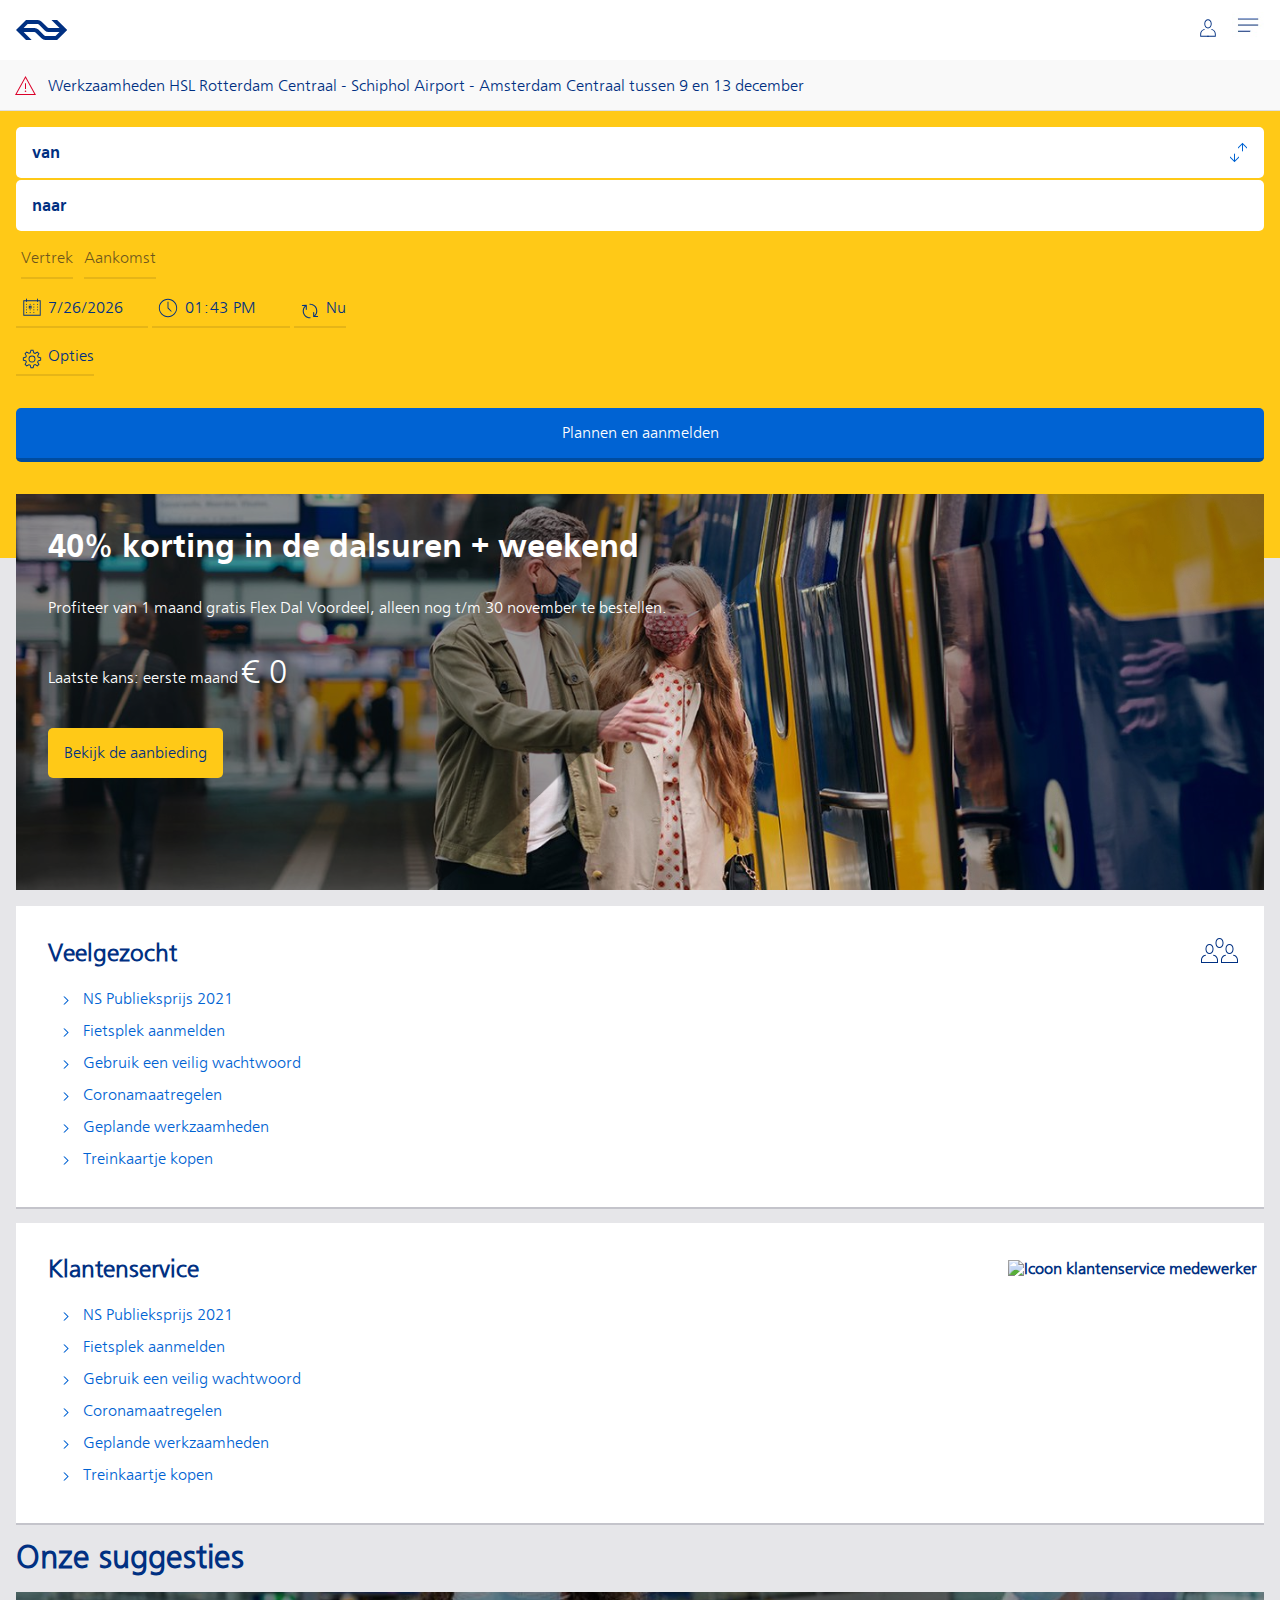
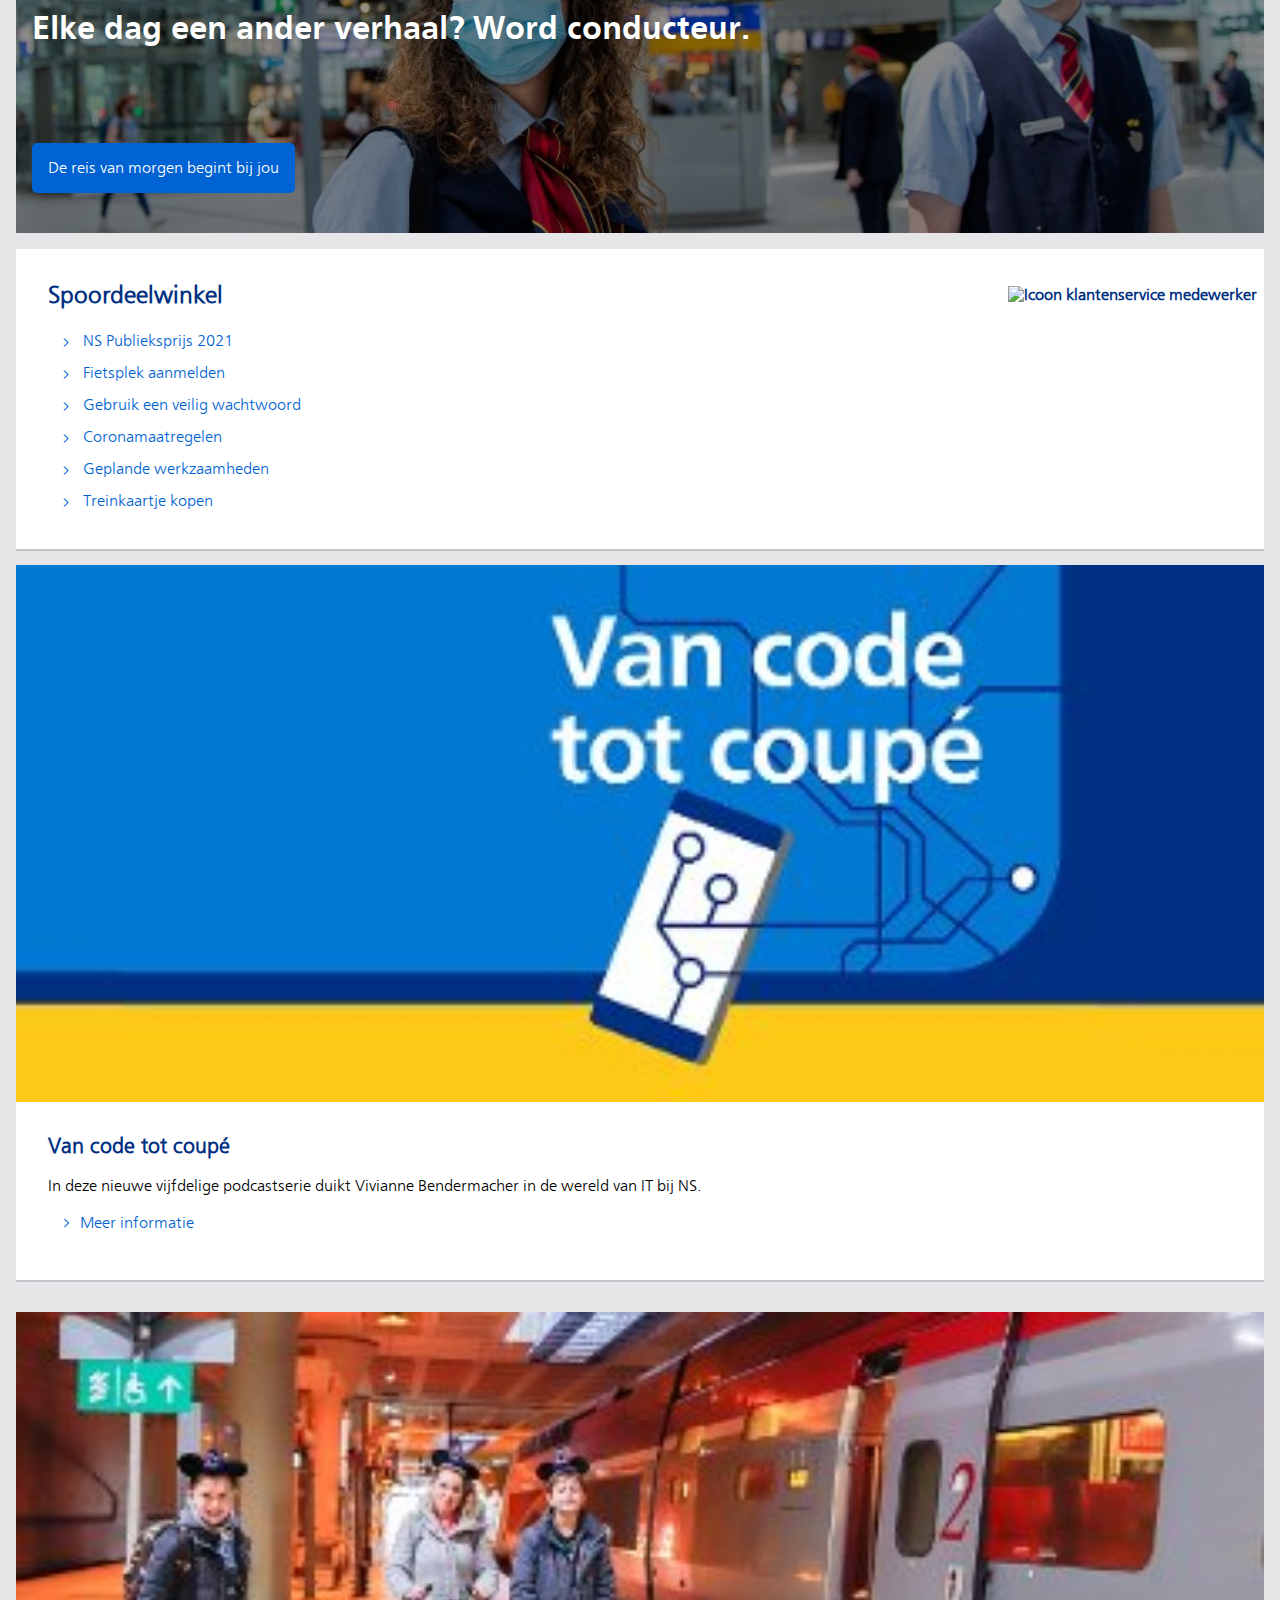
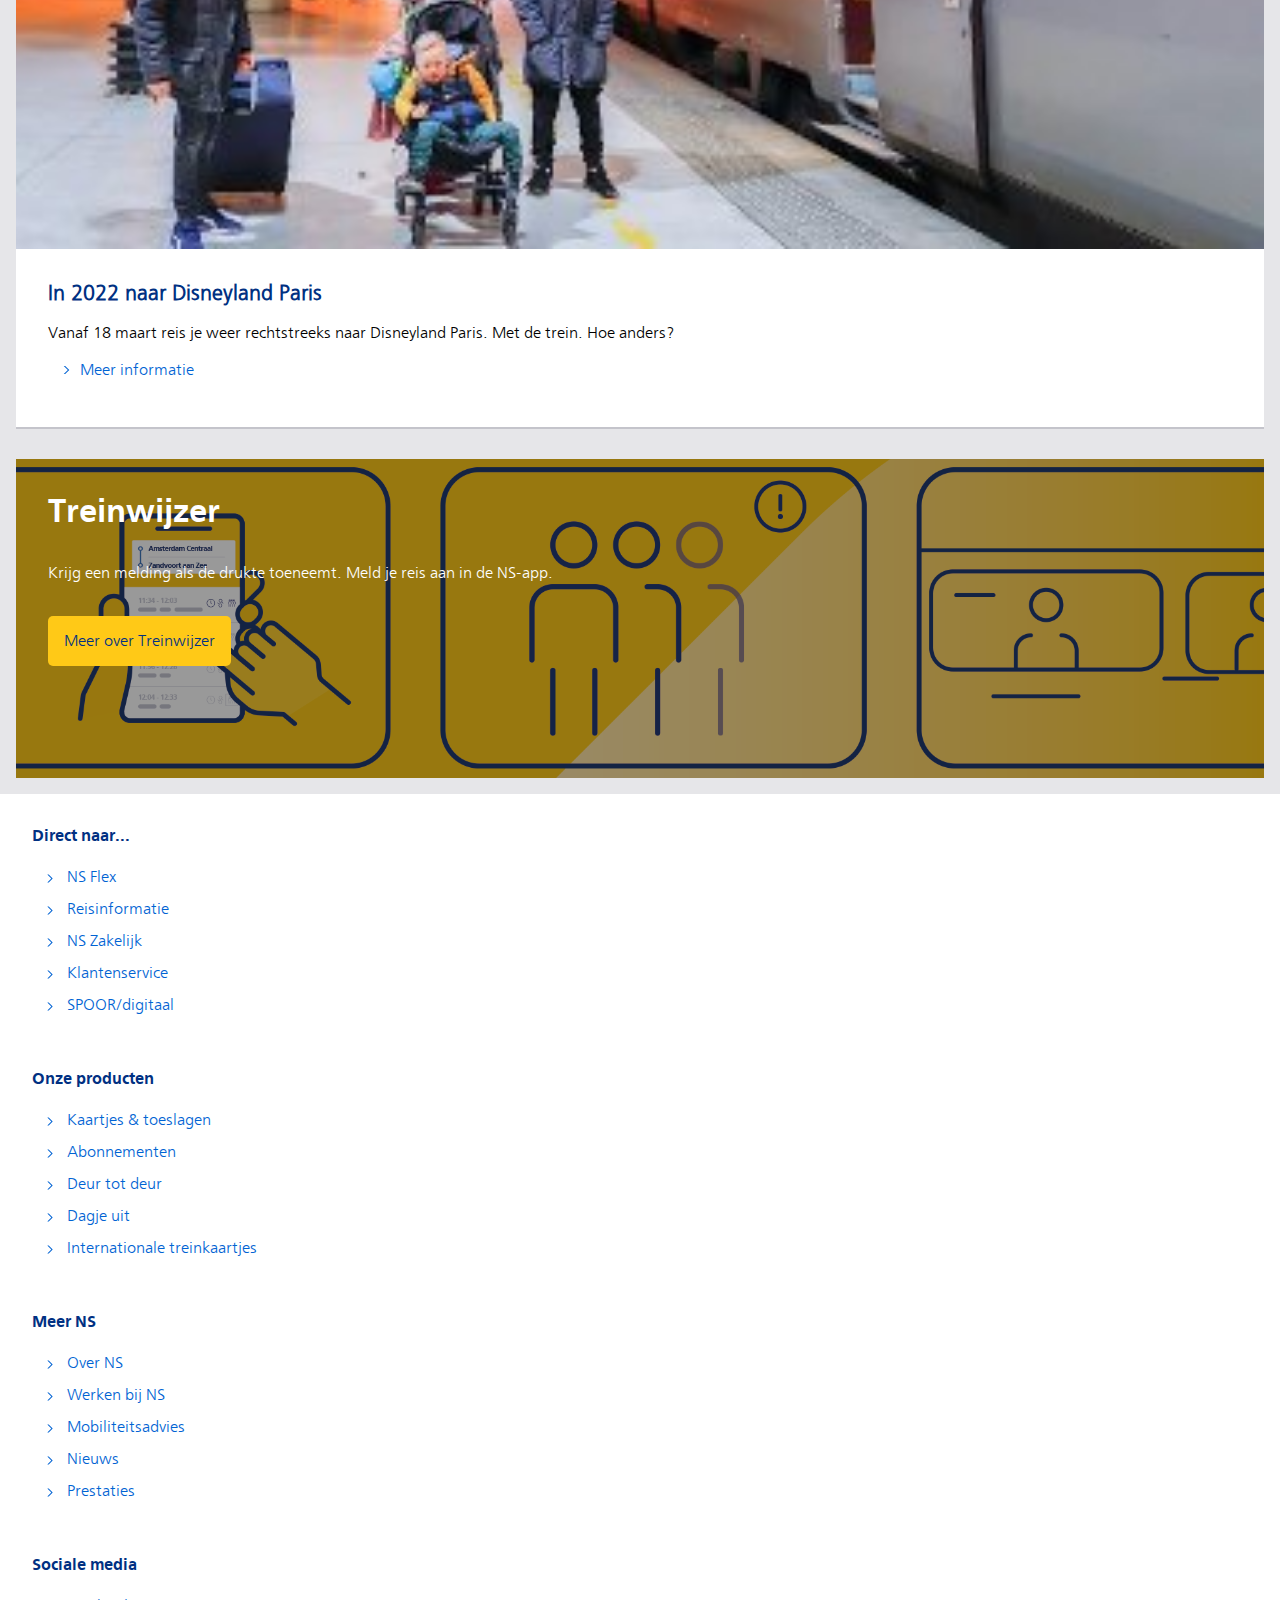
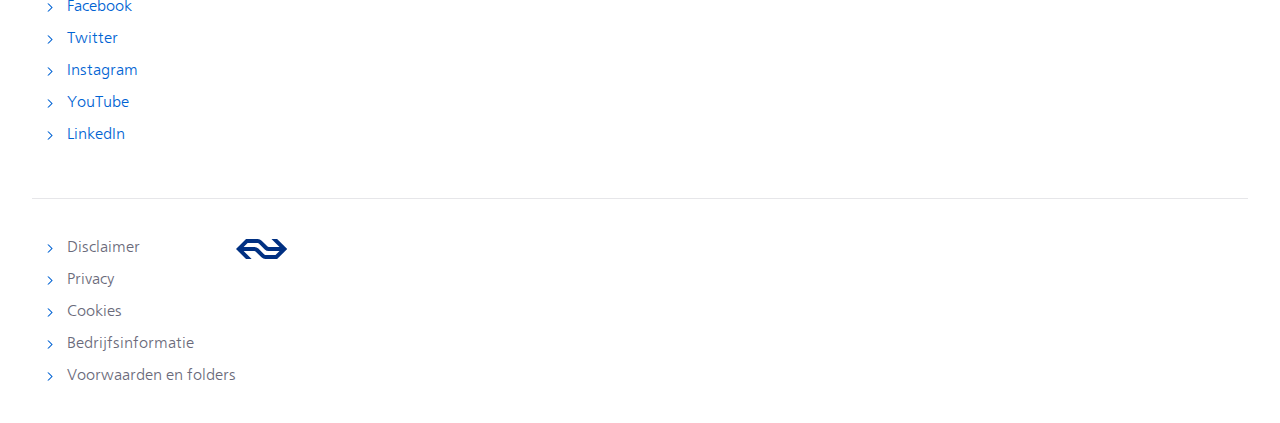
==== index.html @ e3b476f9 "Updatecommit 12 dec" ====
<!DOCTYPE html>
<html lang="nl" dir="ltr">

<head>
  <link rel="stylesheet" href="datepicker.min.css">
  <link rel="stylesheet" href="./css/main.css">
  <meta name="viewport" content="width=device-width, initial-scale=1.0">
  <meta charset="utf-8">
  <title>Welkom op de website van NS | NS</title>
</head>

<body>
  <header>
    <img src="./assets/nsl.svg" alt="Logo NS">
    <a class="skip-to-content-link" href="#accessibility_travelAdvice">
      Doorgaan naar reisplanner
    </a>
    <a class="skip-to-content-link" href="#accessibility_mainContent">
      Doorgaan naar hoofdinhoud
    </a>
    <ul>
      <li><img src="./assets/account.svg" alt="Mijn NS"></li>
      <li><img src="./assets/menu.jpg" alt="Menu"></li>
    </ul>
  </header>
  <main>
    <section class="worksNotification">
      <img src="./assets/ws.svg" alt="Waarschuwing">
      <p>Werkzaamheden HSL Rotterdam Centraal - Schiphol Airport - Amsterdam Centraal tussen 9 en 13 december</p>
    </section>
    <section id="accessibility_travelAdvice" class="cont-travelAdvice">
      <form class="travelAdvice" onsubmit="return false">
        <label for="tA_vertrekstation">van</label>
        <input id="tA_vertrekstation" type="text" name="tA_vertrekstation">
        <div class="travelAdvice_ValueSwap"><button id="ValueSwap"></button></div>
        <label for="tA_aankomststation">naar</label>
        <input id="tA_aankomststation" type="text" name="tA_aankomststation">
        <fieldset id="travelAdvice_VA">
          <input type="radio" name="f1-VA" id="f1-VA-V" class="Vertrek" />
          <label for="f1-VA-V" class="f1-VA-label label_Vertrek">Vertrek</label>
          <input type="radio" name="f1-VA" id="f1-VA-A" class="Aankomst" />
          <label for="f1-VA-A" class="f1-VA-label label_Aankomst">Aankomst</label>
        </fieldset>
        <fieldset>
          <input type="text" name="tA_datum" id="tA_datum">
          <!-- Dit is vanwege de externe JS-functie een tekstveld.-->
          <input type="time" name="" id="tA_tijd">
          <button name="todayButton" id="todayButton">Nu</button>
        </fieldset>
      </form>
      <button name="options" id="options">Opties</button>
      <fieldset id="opties">
        <form>
          <label id="via_label" for="via">via</label>
          <input id="via" type="text" name="via" placeholder="station">
          <h3>Voorkeuren</h3>
          <div id="opties_voorkeuren">
            <input type="checkbox" name="voorkeuren" id="voorkeuren1">
            <label for="voorkeuren1">Geen treinen met verplichte reservering</label>
          </div>
          <div id="opties_voorkeuren">
            <input type="checkbox" name="voorkeuren" id="voorkeuren2">
            <label for="voorkeuren2">Altijd Vrij of Trein Vrij abonnement</label>
          </div>
          <div id="opties_voorkeuren">
            <input type="checkbox" name="voorkeuren" id="voorkeuren3">
            <label for="voorkeuren3">Toegankelijk reizen</label>
          </div>
          <div id="opties_voorkeuren">
            <input type="checkbox" name="voorkeuren" id="voorkeuren4">
            <label for="voorkeuren4">Alleen sprinters</label>
          </div>
          <h3>Extra minuten overstaptijd</h3>
          <div class="overstaptijd_container">
            <input type="radio" name="extraoverstap" id="0" class="Vertrek" />
            <label for="0" class="f1-VA-label label_Vertrek">0</label>
            <input type="radio" name="extraoverstap" id="5" class="Vertrek" />
            <label for="5" class="f1-VA-label label_Vertrek">+5</label>
            <input type="radio" name="extraoverstap" id="10" class="Vertrek" />
            <label for="10" class="f1-VA-label label_Vertrek">+10</label>
            <input type="radio" name="extraoverstap" id="15" class="Vertrek" />
            <label for="15" class="f1-VA-label label_Vertrek">+15</label>
            <input type="radio" name="extraoverstap" id="20" class="Vertrek" />
            <label for="20" class="f1-VA-label label_Vertrek">+20</label>
          </div>
        </form>
      </fieldset>
      <button type="button" name="retrieveTravelAdvice">Plannen en aanmelden</button>
    </section>
    <section id="accessibility_mainContent" tabindex="1" class="CTAadvert">
      <h2>40% korting in de dalsuren + weekend</h2>
      <p>Profiteer van 1 maand gratis Flex Dal Voordeel, alleen nog t/m 30 november te bestellen.</p>
      <p>Laatste kans: eerste maand <span>€ 0</span></p>
      <button type="button" name="CTAadvert-button">Bekijk de aanbieding</button>
    </section>
    <section class="linkBlock">
      <h2>Veelgezocht <span><img src="./assets/vgz.svg" alt="Icoon meerdere personen"></span></h2>
      <ul>
        <li><a href="#">NS Publieksprijs 2021</a></li>
        <li><a href="#">Fietsplek aanmelden</a></li>
        <li><a href="#">Gebruik een veilig wachtwoord</a></li>
        <li><a href="#">Coronamaatregelen</a></li>
        <li><a href="#">Geplande werkzaamheden</a></li>
        <li><a href="#">Treinkaartje kopen</a></li>
      </ul>
    </section>

    <section class="linkBlock">
      <h2 tabindex="0">Klantenservice <span><img src="./assets/cs.svg" alt="Icoon klantenservice medewerker"></span>
      </h2>
      <ul>
        <li><a href="#">NS Publieksprijs 2021</a></li>
        <li><a href="#">Fietsplek aanmelden</a></li>
        <li><a href="#">Gebruik een veilig wachtwoord</a></li>
        <li><a href="#">Coronamaatregelen</a></li>
        <li><a href="#">Geplande werkzaamheden</a></li>
        <li><a href="#">Treinkaartje kopen</a></li>
      </ul>
    </section>
    <h2 tabindex="0">Onze suggesties</h2>
    <section class="CTA">
      <h2>Elke dag een ander verhaal? Word conducteur.</h2>
      <button type="button" name="CTA-button">De reis van morgen begint bij jou</button>
    </section>
    <section class="linkBlock">
      <h2 tabindex="0">Spoordeelwinkel <span><img src="./assets/cs.svg" alt="Icoon klantenservice medewerker"></span>
      </h2>
      <ul>
        <li><a href="#">NS Publieksprijs 2021</a></li>
        <li><a href="#">Fietsplek aanmelden</a></li>
        <li><a href="#">Gebruik een veilig wachtwoord</a></li>
        <li><a href="#">Coronamaatregelen</a></li>
        <li><a href="#">Geplande werkzaamheden</a></li>
        <li><a href="#">Treinkaartje kopen</a></li>
      </ul>
    </section>
    <section class="newsBlock">
      <img src="./assets/codecoupe.jpg" alt="Reclame voor nieuwe podcast van Code tot Coupe">
      <h3>Van code tot coupé</h3>
      <p>In deze nieuwe vijfdelige podcastserie duikt Vivianne Bendermacher in de wereld van IT bij NS.</p>
      <button>Meer informatie</button>
    </section>
    <section class="newsBlock">
      <img src="./assets/disp.jpg" alt="Familie op perron naar Thalys-trein">
      <h3>In 2022 naar Disneyland Paris</h3>
      <p>Vanaf 18 maart reis je weer rechtstreeks naar Disneyland Paris. Met de trein. Hoe anders?</p>
      <button>Meer informatie</button>
    </section>
    <section class="CTAadvert tw">
      <h2>Treinwijzer</h2>
      <p>Krijg een melding als de drukte toeneemt. Meld je reis aan in de NS-app.</p>
      <button type="button" name="CTAadvert-button">Meer over Treinwijzer</button>
    </section>
  </main>
  <footer>
    <div class="linkSection">
      <h2 tabindex="0">Direct naar...</h2>
      <ul>
        <li><a href="#">NS Flex</a></li>
        <li><a href="#">Reisinformatie</a></li>
        <li><a href="#">NS Zakelijk</a></li>
        <li><a href="#">Klantenservice</a></li>
        <li><a href="#">SPOOR/digitaal</a></li>
      </ul>
    </div>
    <div class="linkSection">
      <h2 tabindex="0">Onze producten</h2>
      <ul>
        <li><a href="#">Kaartjes & toeslagen</a></li>
        <li><a href="#">Abonnementen</a></li>
        <li><a href="#">Deur tot deur</a></li>
        <li><a href="#">Dagje uit</a></li>
        <li><a href="#">Internationale treinkaartjes</a></li>
      </ul>
    </div>
    <div class="linkSection">
      <h2 tabindex="0">Meer NS</h2>
      <ul>
        <li><a href="#">Over NS</a></li>
        <li><a href="#">Werken bij NS</a></li>
        <li><a href="#">Mobiliteitsadvies</a></li>
        <li><a href="#">Nieuws</a></li>
        <li><a href="#">Prestaties</a></li>
      </ul>
    </div>
    <div class="linkSection">
      <h2 tabindex="0">Sociale media</h2>
      <ul>
        <li><a href="#">Facebook</a></li>
        <li><a href="#">Twitter</a></li>
        <li><a href="#">Instagram</a></li>
        <li><a href="#">YouTube</a></li>
        <li><a href="#">LinkedIn</a></li>
      </ul>
    </div>
    <div class="linkSection">
      <ul>
        <li><a href="#">Disclaimer</a></li>
        <li><a href="#">Privacy</a></li>
        <li><a href="#">Cookies</a></li>
        <li><a href="#">Bedrijfsinformatie</a></li>
        <li><a href="#">Voorwaarden en folders</a></li>
      </ul>
      <img src="./assets/nsl.svg" alt="Logo van NS">
    </div>
  </footer>
  <script src="datepicker.min.js"></script>
  <script src="functions.js"></script>
</body>

</html>
---- datepicker.min.css ----
.qs-datepicker-container{font-size:1rem;font-family:sans-serif;color:#000;position:absolute;width:15.625em;display:-webkit-box;display:-ms-flexbox;display:flex;-webkit-box-orient:vertical;-webkit-box-direction:normal;-ms-flex-direction:column;flex-direction:column;z-index:9001;-webkit-user-select:none;-moz-user-select:none;-ms-user-select:none;user-select:none;border:1px solid grey;border-radius:.263921875em;overflow:hidden;background:#fff;-webkit-box-shadow:0 1.25em 1.25em -.9375em rgba(0,0,0,.3);box-shadow:0 1.25em 1.25em -.9375em rgba(0,0,0,.3)}.qs-datepicker-container *{-webkit-box-sizing:border-box;box-sizing:border-box}.qs-centered{position:fixed;top:50%;left:50%;-webkit-transform:translate(-50%,-50%);-ms-transform:translate(-50%,-50%);transform:translate(-50%,-50%)}.qs-hidden{display:none}.qs-overlay{position:absolute;top:0;left:0;background:rgba(0,0,0,.75);color:#fff;width:100%;height:100%;padding:.5em;z-index:1;opacity:1;-webkit-transition:opacity .3s;transition:opacity .3s;display:-webkit-box;display:-ms-flexbox;display:flex;-webkit-box-orient:vertical;-webkit-box-direction:normal;-ms-flex-direction:column;flex-direction:column}.qs-overlay.qs-hidden{opacity:0;z-index:-1}.qs-overlay .qs-overlay-year{background:rgba(0,0,0,0);border:none;border-bottom:1px solid #fff;border-radius:0;color:#fff;font-size:.875em;padding:.25em 0;width:80%;text-align:center;margin:0 auto;display:block}.qs-overlay .qs-overlay-year::-webkit-inner-spin-button{-webkit-appearance:none}.qs-overlay .qs-close{padding:.5em;cursor:pointer;position:absolute;top:0;right:0}.qs-overlay .qs-submit{border:1px solid #fff;border-radius:.263921875em;padding:.5em;margin:0 auto auto;cursor:pointer;background:hsla(0,0%,50.2%,.4)}.qs-overlay .qs-submit.qs-disabled{color:grey;border-color:grey;cursor:not-allowed}.qs-overlay .qs-overlay-month-container{display:-webkit-box;display:-ms-flexbox;display:flex;-ms-flex-wrap:wrap;flex-wrap:wrap;-webkit-box-flex:1;-ms-flex-positive:1;flex-grow:1}.qs-overlay .qs-overlay-month{display:-webkit-box;display:-ms-flexbox;display:flex;-webkit-box-pack:center;-ms-flex-pack:center;justify-content:center;-webkit-box-align:center;-ms-flex-align:center;align-items:center;width:calc(100% / 3);cursor:pointer;opacity:.5;-webkit-transition:opacity .15s;transition:opacity .15s}.qs-overlay .qs-overlay-month.active,.qs-overlay .qs-overlay-month:hover{opacity:1}.qs-controls{width:100%;display:-webkit-box;display:-ms-flexbox;display:flex;-webkit-box-pack:justify;-ms-flex-pack:justify;justify-content:space-between;-webkit-box-align:center;-ms-flex-align:center;align-items:center;-webkit-box-flex:1;-ms-flex-positive:1;flex-grow:1;-ms-flex-negative:0;flex-shrink:0;background:#d3d3d3;-webkit-filter:blur(0);filter:blur(0);-webkit-transition:-webkit-filter .3s;transition:-webkit-filter .3s;transition:filter .3s;transition:filter .3s,-webkit-filter .3s}.qs-controls.qs-blur{-webkit-filter:blur(5px);filter:blur(5px)}.qs-arrow{height:1.5625em;width:1.5625em;position:relative;cursor:pointer;border-radius:.263921875em;-webkit-transition:background .15s;transition:background .15s}.qs-arrow:hover{background:rgba(0,0,0,.1)}.qs-arrow:hover.qs-left:after{border-right-color:#000}.qs-arrow:hover.qs-right:after{border-left-color:#000}.qs-arrow:after{content:"";border:.390625em solid rgba(0,0,0,0);position:absolute;top:50%;-webkit-transition:border .2s;transition:border .2s}.qs-arrow.qs-left:after{border-right-color:grey;right:50%;-webkit-transform:translate(25%,-50%);-ms-transform:translate(25%,-50%);transform:translate(25%,-50%)}.qs-arrow.qs-right:after{border-left-color:grey;left:50%;-webkit-transform:translate(-25%,-50%);-ms-transform:translate(-25%,-50%);transform:translate(-25%,-50%)}.qs-month-year{font-weight:700;-webkit-transition:border .2s;transition:border .2s;border-bottom:1px solid rgba(0,0,0,0);cursor:pointer}.qs-month-year:hover{border-bottom:1px solid grey}.qs-month-year:active:focus,.qs-month-year:focus{outline:none}.qs-month{padding-right:.5ex}.qs-year{padding-left:.5ex}.qs-squares{display:-webkit-box;display:-ms-flexbox;display:flex;-ms-flex-wrap:wrap;flex-wrap:wrap;padding:.3125em;-webkit-filter:blur(0);filter:blur(0);-webkit-transition:-webkit-filter .3s;transition:-webkit-filter .3s;transition:filter .3s;transition:filter .3s,-webkit-filter .3s}.qs-squares.qs-blur{-webkit-filter:blur(5px);filter:blur(5px)}.qs-square{width:calc(100% / 7);height:1.5625em;display:-webkit-box;display:-ms-flexbox;display:flex;-webkit-box-align:center;-ms-flex-align:center;align-items:center;-webkit-box-pack:center;-ms-flex-pack:center;justify-content:center;cursor:pointer;-webkit-transition:background .1s;transition:background .1s;border-radius:.263921875em}.qs-square:not(.qs-empty):not(.qs-disabled):not(.qs-day):not(.qs-active):hover{background:orange}.qs-current{font-weight:700;text-decoration:underline}.qs-active,.qs-range-end,.qs-range-start{background:#add8e6}.qs-range-start:not(.qs-range-6){border-top-right-radius:0;border-bottom-right-radius:0}.qs-range-middle{background:#d4ebf2}.qs-range-middle:not(.qs-range-0):not(.qs-range-6){border-radius:0}.qs-range-middle.qs-range-0{border-top-right-radius:0;border-bottom-right-radius:0}.qs-range-end:not(.qs-range-0),.qs-range-middle.qs-range-6{border-top-left-radius:0;border-bottom-left-radius:0}.qs-disabled,.qs-outside-current-month{opacity:.2}.qs-disabled{cursor:not-allowed}.qs-day,.qs-empty{cursor:default}.qs-day{font-weight:700;color:grey}.qs-event{position:relative}.qs-event:after{content:"";position:absolute;width:.46875em;height:.46875em;border-radius:50%;background:#07f;bottom:0;right:0}
---- css/main.css ----
@font-face {
  font-family: 'NSSans';
  src: url(../fonts/NSSans.woff2) format('woff2');
}

@font-face {
  font-family: 'NSSansB';
  src: url(../fonts/NSSansBold.woff2) format('woff2');
}

* {
  margin: 0;
  padding: 0;
  /* General brandcolors color declarations */
  --NS-Geel1: #ffc917;
  --NS-IntBlauw1: #0063d3;
  --NS-IntBlauw1Hov: #004c9f;
  --NS-NorBlauw1: #003082;
  --NS-Grijs: #6a6a7a;
  --NS-Grijs-Backdrop: #e6e6e9;
  --NS-Wit: #fff;
  --NS-Grijs-Inactive: #07072199;
  --NS-LichtGrijs: #f9f9f9;
  --NS-Zwart: #000000;
  --NS-GrijsStreep: #0707211a;
  font-size: 16px;
  font-family: NSSans;
}

body {
  background-color: var(--NS-Grijs-Backdrop);
}

button {
  cursor: pointer;
}

header {
  display: flex;
  flex-direction: row;
  justify-content: space-between;
  align-items: center;
  flex-wrap: nowrap;
  background-color: var(--NS-Wit);
  padding: 0 1rem 0 1rem;
  height: 60px;
}

header ul {
  display: flex;
  flex-direction: row;
  flex-wrap: nowrap;
}

header ul li {
  margin-left: 8px;
  text-decoration: none;
  list-style: none;
}

header ul li img {
  max-width: 32px;
}

main section:first-of-type {
  width: auto;
  background-color: var(--NS-LichtGrijs);
  box-shadow: inset 0 -0.0625rem 0 0 rgb(0 0 0 / 10%);
  display: flex;
  flex-direction: row;
  justify-content: flex-start;
  align-items: center;
  flex-wrap: nowrap;
  padding: .51rem;
  color: var(--NS-NorBlauw1);
}

main section:first-of-type p {
  margin-left: 5px;
  width: 90%;
  display: block;
  white-space: nowrap;
  overflow: hidden;
  text-overflow: ellipsis;
}

.cont-travelAdvice {
  background: var(--NS-Geel1);
  padding: 1rem;
}

.travelAdvice {
  width: 100%;
  display: flex;
  flex-direction: column;
}

.travelAdvice input {
  margin-bottom: 0.1rem;
  border: 0;
  padding: 1rem;
  color: var(--NS-NorBlauw1);
  border-radius: 5px;
  font-family: NSSansB;
  padding-left: 64px;
}

.travelAdvice_ValueSwap button {
  width: 38px;
  height: 38px;
  position: absolute;
  right: 1.5rem;
  margin-top: -2.8rem;
  border: none;
  background: none;
  cursor: pointer;
  background-image: url(../assets/wisselom.svg);
  transform: rotate(90deg);
}

.travelAdvice_ValueSwap img {
  width: 32px;
  height: 32px;
}

.travelAdvice input:last-of-type {
  margin-bottom: 1rem;
}

.travelAdvice-option {
  color: var(--NS-Grijs-Inactive);
  padding-bottom: 12px;
  border-bottom: 2px solid var(--NS-Grijs-Inactive);
  margin-right: 10px;
}

.tA-option-active {
  color: var(--NS-NorBlauw1);
  border-bottom-color: var(--NS-NorBlauw1);
}

fieldset {
  border: none;
}

button[name="retrieveTravelAdvice"] {
  background: var(--NS-IntBlauw1);
  color: var(--NS-Wit);
  text-align: center;
  padding: 1rem;
  width: 100%;
  margin-top: 2rem;
  margin-bottom: 5rem;
  border: 0;
  border-bottom: 4px solid var(--NS-IntBlauw1Hov);
  border-radius: 5px;
  transition-duration: .3s;
}

button[name="retrieveTravelAdvice"]:hover {
  background: var(--NS-IntBlauw1Hov);
  transition-duration: .3s;
}

.CTAadvert {
  background: url(../assets/CTA1.jpeg), url(../assets/flowwit.png), rgba(0, 0, 0, 0.4);
  background-blend-mode: overlay;
  background-position: center center;
  background-size: cover;
  margin: -4rem 1rem 1rem 1rem;
  color: white;
  padding: 2rem;
}

.CTAadvert h2 {
  color: white;
  font-size: 2rem;
  font-family: NSSansB;
  width: 75%;
  margin-bottom: 2rem;
}

.CTAadvert p {
  width: 75%;
  line-height: 1.4;
}

.CTAadvert p:last-of-type {
  margin-top: 2rem;
}

.CTAadvert p span {
  font-size: 2rem;
}

button[name="CTAadvert-button"] {
  background: var(--NS-Geel1);
  color: var(--NS-NorBlauw1);
  text-align: center;
  padding: 1rem;
  width: auto;
  margin-top: 2rem;
  margin-bottom: 5rem;
  border: 0;
  border-radius: 5px;
  transition-duration: .3s;
}

.linkBlock {
  margin: 1rem;
  background: var(--NS-Wit);
  display: flex;
  flex-direction: column;
  padding: 2rem;
  box-shadow: 0 0.125rem 0 0 rgb(7 7 33 / 15%);
}

.linkBlock h2 {
  font-size: 1.5rem;
  color: var(--NS-NorBlauw1);
  margin-bottom: 1rem;
  display: flex;
  justify-content: space-between;
  align-items: center;
}

.linkBlock h2 span img {
  margin: -25px;
}

.linkBlock ul li {
  display: flex;
  align-items: center;
  justify-content: flex-start;
  color: var(--NS-IntBlauw1);
}

.linkBlock ul li::before {
  content: url(../assets/arrow.svg);
  height: 32px;
}

.CTA {
  background: url(../assets/conducteurs.jpg), rgba(0, 0, 0, 0.4);
  background-blend-mode: overlay;
  background-position: center center;
  background-size: cover;
  margin: 1rem;
  color: white;
  padding: 1rem;
}

.CTA h2 {
  color: white;
  font-size: 2rem;
  font-family: NSSansB;
  width: 100%;
  margin-bottom: 2rem;
}

button[name="CTA-button"] {
  background: var(--NS-IntBlauw1);
  color: var(--NS-Wit);
  text-align: center;
  padding: 1rem;
  width: auto;
  margin-top: 4rem;
  margin-bottom: 1.5rem;
  border: 0;
  border-radius: 5px;
  transition-duration: .3s;
}

.skip-to-content-link {
  background: var(--NS-Wit);
  height: 30px;
  left: 25px;
  padding: 8px;
  position: absolute;
  top: -999px;
  transition: cubic-bezier(0.39, 0.575, 0.565, 1);
  color: var(--NS-IntBlauw1);
}

.skip-to-content-link:focus {
  top: 0px;
  transition: cubic-bezier(0.39, 0.575, 0.565, 1);
  border-color: var(--NS-IntBlauw1);
}

#travelAdvice_VA input {
  clip-path: polygon(0 0,0 0,0 0,0 0);
  width: 1px;
  height: 1rem;
  margin: 0;
  overflow: hidden;
  white-space: nowrap;
}

#travelAdvice_VA {
  border: none;
  margin-bottom: 25px;
}

.f1-VA-label {
  border-bottom: 2px solid var(--NS-GrijsStreep);
  padding-bottom: 10px;
  color: var(--NS-Grijs-Inactive);
  margin-right: 2px;
}

.Vertrek:checked+.label_Vertrek {
  border-bottom: 2px solid var(--NS-NorBlauw1);
  color: var(--NS-NorBlauw1);
}

.Vertrek:focus+.label_Vertrek {
  border-bottom: 2px solid var(--NS-NorBlauw1);
  color: var(--NS-NorBlauw1);
}

.Aankomst:checked+.label_Aankomst {
  border-bottom: 2px solid var(--NS-NorBlauw1);
  color: var(--NS-NorBlauw1);
}

.Aankomst:focus+.label_Aankomst {
  border-bottom: 2px solid var(--NS-NorBlauw1);
  color: var(--NS-NorBlauw1);
}

.linkBlock ul li a {
  color: var(--NS-IntBlauw1);
  text-decoration: none;
}

/* Datumprikker styling */
.qs-datepicker-container {
  padding: 15px;
  width: auto;
  color: var(--NS-IntBlauw1);
  border: none;
}

.qs-controls {
  background: none;
}

.qs-controls div span {
  font-family: NSSansB;
}

.qs-square {
  height: calc(35vh / 6);
  font-family: NSSansB;
  border-radius: 100px;
}

.qs-square:hover {
  background: none !important;
  border: 1px solid var(--NS-Grijs-Backdrop);
  color: var(--NS-IntBlauw1Hov);
}

.qs-day {
  color: var(--NS-Zwart);
  font-family: NSSans !important; /* Bij uitzondering important gebruikt vanwege opbouw HTML datepicker */
  border-bottom: 1px solid var(--NS-Grijs-Backdrop);
  border-radius: 0;
}

.qs-active {
  background: var(--NS-IntBlauw1);
  color: var(--NS-Wit);
  text-decoration: none;
}

.qs-current::after {
  content: "•";
  position: absolute;
  margin-top: 1.5rem;
}

.qs-current {
  text-decoration: none;
}

.qs-arrow.qs-right:after {
  border: none;
  left: 0;
  content: url(../assets/arrow.svg);
}

.qs-arrow.qs-left:after {
  border: none;
  left: 0;
  content: url(../assets/arrow.svg);
  transform: translate(50%,-50%) rotate(180deg);
  margin-left: 2rem;
}

input[type="time"]::-webkit-calendar-picker-indicator {
  background: none;
}

main > section:nth-child(2) > form > fieldset:nth-child(7) {
font-family: NSSans;
}

main > section:nth-child(2) > form > fieldset:nth-child(7) > input {
  background: transparent;
  font-family: NSSans;
  padding: .1em;
  height: 32px;
  width: auto;
  color: var(--NS-NorBlauw1);
  padding-bottom:2px;
  border-bottom: 2px solid var(--NS-GrijsStreep);
  border-radius: 0;
  padding: 0 0 2px 32px;
}

main > section:nth-child(2) > form > fieldset:nth-child(7) > button {
  background: transparent;
  border: none;
  padding: .1em;
  height: 32px;
  width: auto;
  color: var(--NS-NorBlauw1);
  padding-bottom:2px;
  border-bottom: 2px solid var(--NS-GrijsStreep);
  border-radius: 0;
  padding: 0 0 6px 32px;
  background: transparent url(../assets/nu.svg);
  background-repeat: no-repeat;
  background-size: 32px;
  background-position: left center;
}

main > section:nth-child(2) > form > fieldset:nth-child(7) > button:hover {
  border-color: var(--NS-NorBlauw1);
}

main > section:nth-child(2) > form > fieldset:nth-child(7) > input:first-of-type {
  background: transparent url(../assets/cal.svg);
  background-repeat: no-repeat;
  background-size: 32px;
  height: 32px;
  width: 100px;
  color: var(--NS-NorBlauw1);
  border-bottom: 2px solid var(--NS-GrijsStreep);
  border-radius: 0;
}

main > section:nth-child(2) > form > fieldset:nth-child(7) > input:nth-child(2) {
  background: transparent url(../assets/tijd.svg);
  background-repeat: no-repeat;
  background-size: 32px;
}

main > section:nth-child(2) > form > fieldset:nth-child(7) > input:hover {
  border-color: var(--NS-NorBlauw1);
}

main h2 {
  font-size: 2em;
  color: var(--NS-NorBlauw1);
  margin-left: 1rem;
}

section h2 {
  margin-left: 0;
}

.newsBlock {
  margin: 1rem;
  background: var(--NS-Wit);
  display: flex;
  flex-direction: column;
  padding: 2rem;
  box-shadow: 0 0.125rem 0 0 rgb(7 7 33 / 15%);
  margin-bottom: 2rem;
}

.newsBlock img {
  width: calc(100% + 4rem);
  margin: -2em -2em 2em -2em;
}

.newsBlock h3 {
  font-size: 1.3rem;
  color: var(--NS-NorBlauw1);
  margin-bottom: 1rem;
}

.newsBlock p {
  line-height: 1.5rem;
}

.newsBlock button {
  border: none;
  text-align: left;
  background: url(../assets/arrow.svg);
  background-size: 36px;
  padding-left: 32px;
  background-repeat: no-repeat;
  background-position: left center;
  height: auto;
  margin-top: 1rem;
  margin-bottom: 1rem;
  color: var(--NS-IntBlauw1);
}

.tw {
  background: url(../assets/treinwijzer.png), rgba(0, 0, 0, 0.4);
  background-size: cover;
  background-position: center;
  margin-top: 2rem;
}

main > section:nth-child(2) > form > label {
  position: absolute;
  margin-top: 1rem;
  font-family: NSSansB;
  color: var(--NS-NorBlauw1);
  margin-left: 1rem;
}

main > section:nth-child(2) > form > label:nth-child(4) {
  margin-top: 4.3rem;
}

main > section:nth-child(2) > button:nth-child(2) {
  background: transparent;
  border: none;
  padding: .1em;
  height: 32px;
  width: auto;
  color: var(--NS-NorBlauw1);
  padding-bottom:2px;
  border-bottom: 2px solid var(--NS-GrijsStreep);
  border-radius: 0;
  padding: 0 0 6px 32px;
  background: transparent url(../assets/settings.svg);
  background-repeat: no-repeat;
  background-size: 32px;
  background-position: left center;
}

main > section:nth-child(2) > button:nth-child(2):hover {
  border-color: var(--NS-NorBlauw1);
}

#opties {
  display: none;
}

#opties form {
  padding-top: 1rem;
  border-top: 1px solid var(--NS-GrijsStreep);
  margin-top: 1rem;
  width: 100%;
  display: flex;
  flex-direction: column;
}

#via_label {
  position: absolute;
  margin-top: 1rem;
  font-family: NSSansB;
  color: var(--NS-NorBlauw1) !important;
  margin-top: 1rem;
  margin-left: 1rem;
}

#via {
  margin-bottom: 0.1rem;
  border: 0;
  padding: 1rem;
  color: var(--NS-NorBlauw1);
  border-radius: 5px;
  font-family: NSSansB;
  padding-left: 64px;
}

#opties_voorkeuren {
  display: flex;
  flex-direction: row;
}

#opties form label {
  width: auto;
  color: var(--NS-Grijs-Inactive);
}

#opties form h3 {
  font-size: 1.1rem;
  color: var(--NS-NorBlauw1);
  margin-top: 2rem;
  margin-bottom: 1rem;
  font-family: NSSansB;
}

input[type="checkbox"] {
margin-right: 1rem;
}

#opties input[type="radio"] {
  clip-path: polygon(0 0,0 0,0 0,0 0);
    width: 1px;
    height: 1rem;
    margin: 0;
    overflow: hidden;
    white-space: nowrap;
}

.overstaptijd_container {
  display: flex;
  flex-direction: row;
  align-items: center;
  justify-content: space-between;
  margin-top: 1rem;
}

.overstaptijd_container p {
  flex-grow: 1;
  text-align: center;
  color: var(--NS-Grijs-Inactive);
  border-bottom: 2px solid var(--NS-GrijsStreep);
  padding-bottom: 8px;
}

.overstaptijd_container p:focus {
  color: var(--NS-NorBlauw1);
  border-color: var(--NS-NorBlauw1);
}

.overstaptijd_container label {
  flex-grow: 1;
  text-align: center;
  border-bottom: 2px solid var(--NS-GrijsStreep);
  padding-bottom: 10px;
  color: var(--NS-Grijs-Inactive);
  margin-right: 2px;
}

.showOptions {
  display: block !important;
}

footer {
  background: var(--NS-Wit);
  display: flex;
  flex-direction: column;
}

.linkSection {
  padding: 2rem;
  padding-bottom: 1rem;
}

.linkSection h2 {
  font-size: 1rem;
  font-family: NSSansB;
  color: var(--NS-NorBlauw1);
  margin-bottom: 1rem;
}

.linkSection ul li {
  display: flex;
  align-items: center;
  justify-content: flex-start;
  color: var(--NS-IntBlauw1);
}

.linkSection ul li::before {
  content: url(../assets/arrow.svg);
  height: 32px;
}

.linkSection ul li a {
  color: var(--NS-IntBlauw1);
  text-decoration: none;
}

.linkSection:last-of-type {
  border-top: 1px solid var(--NS-Grijs-Backdrop);
  padding: 2rem 0 0 0;
  margin: 2rem;
  display: flex;
  flex-direction: row;
  flex-wrap: nowrap;
  align-items: flex-start;
}

.linkSection img {
  padding-top: .5rem;
}

.linkSection:last-of-type ul li a{
  color: var(--NS-Grijs);
}
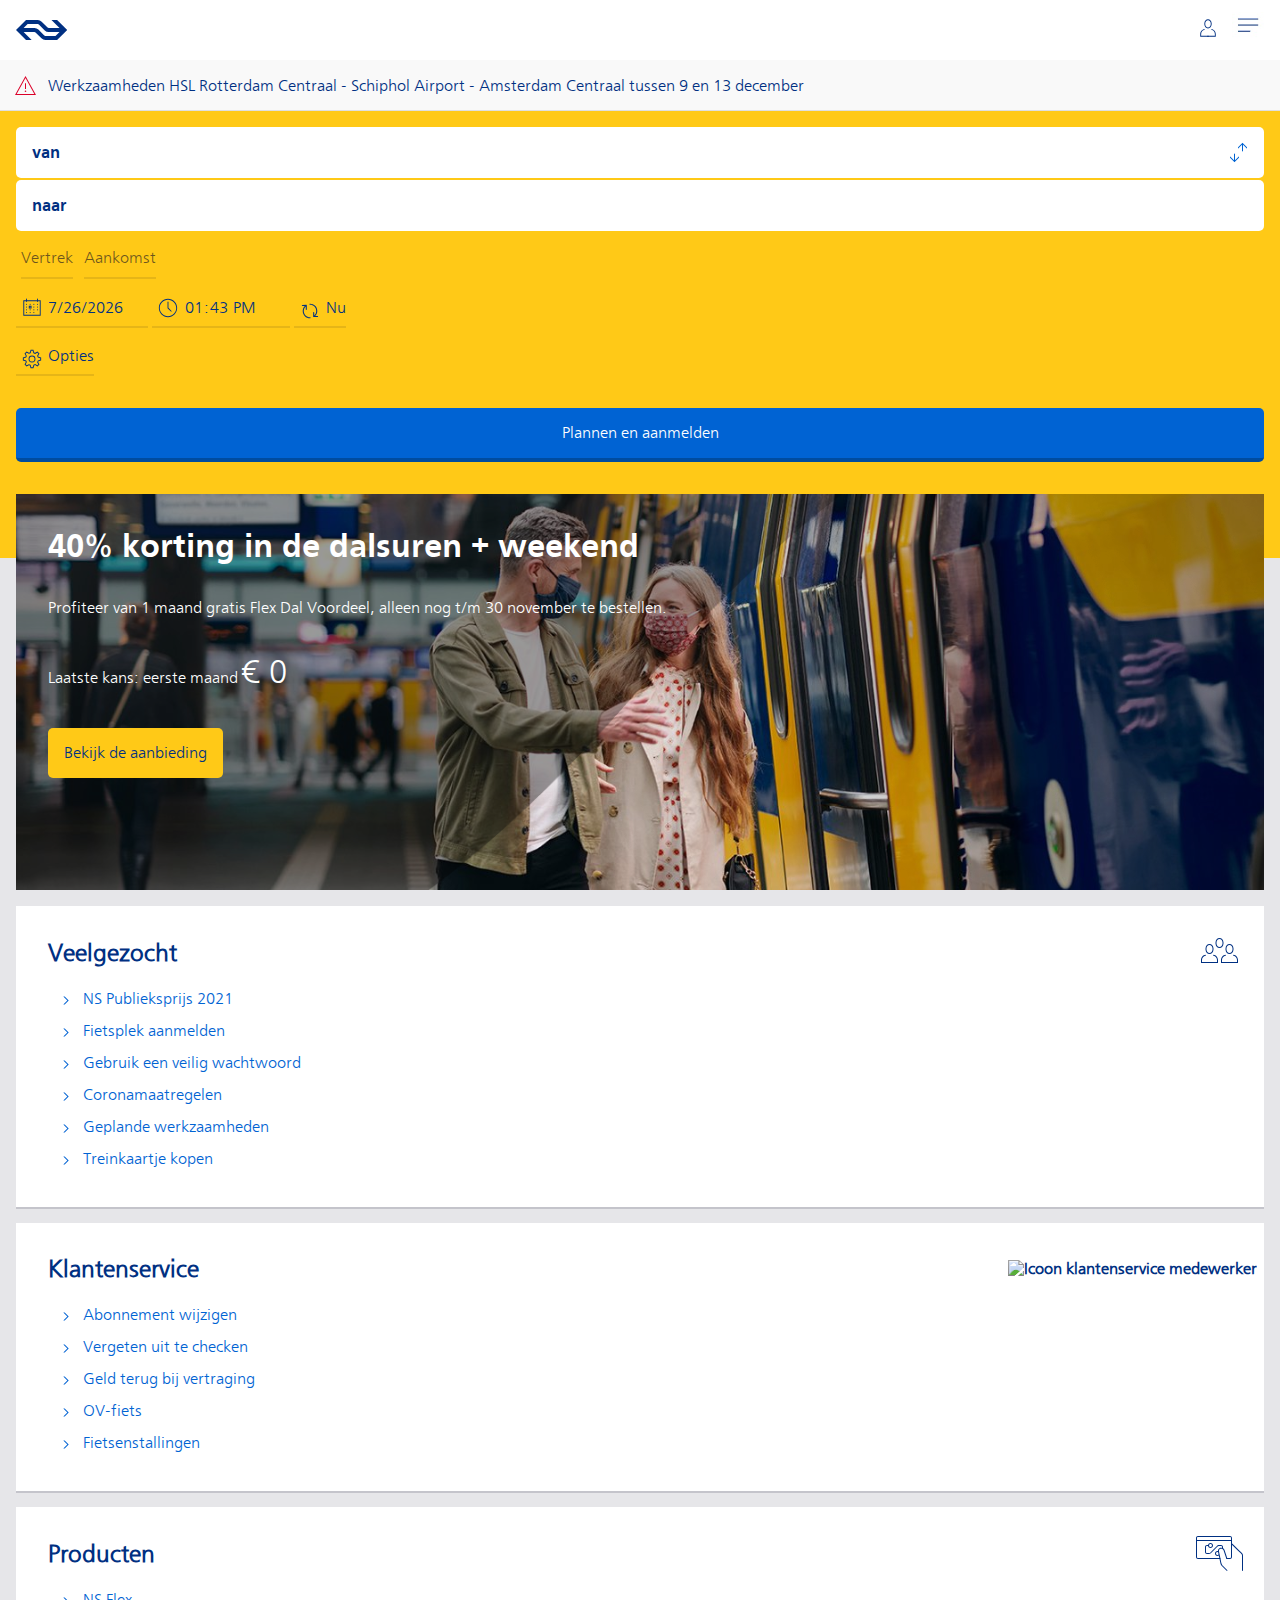
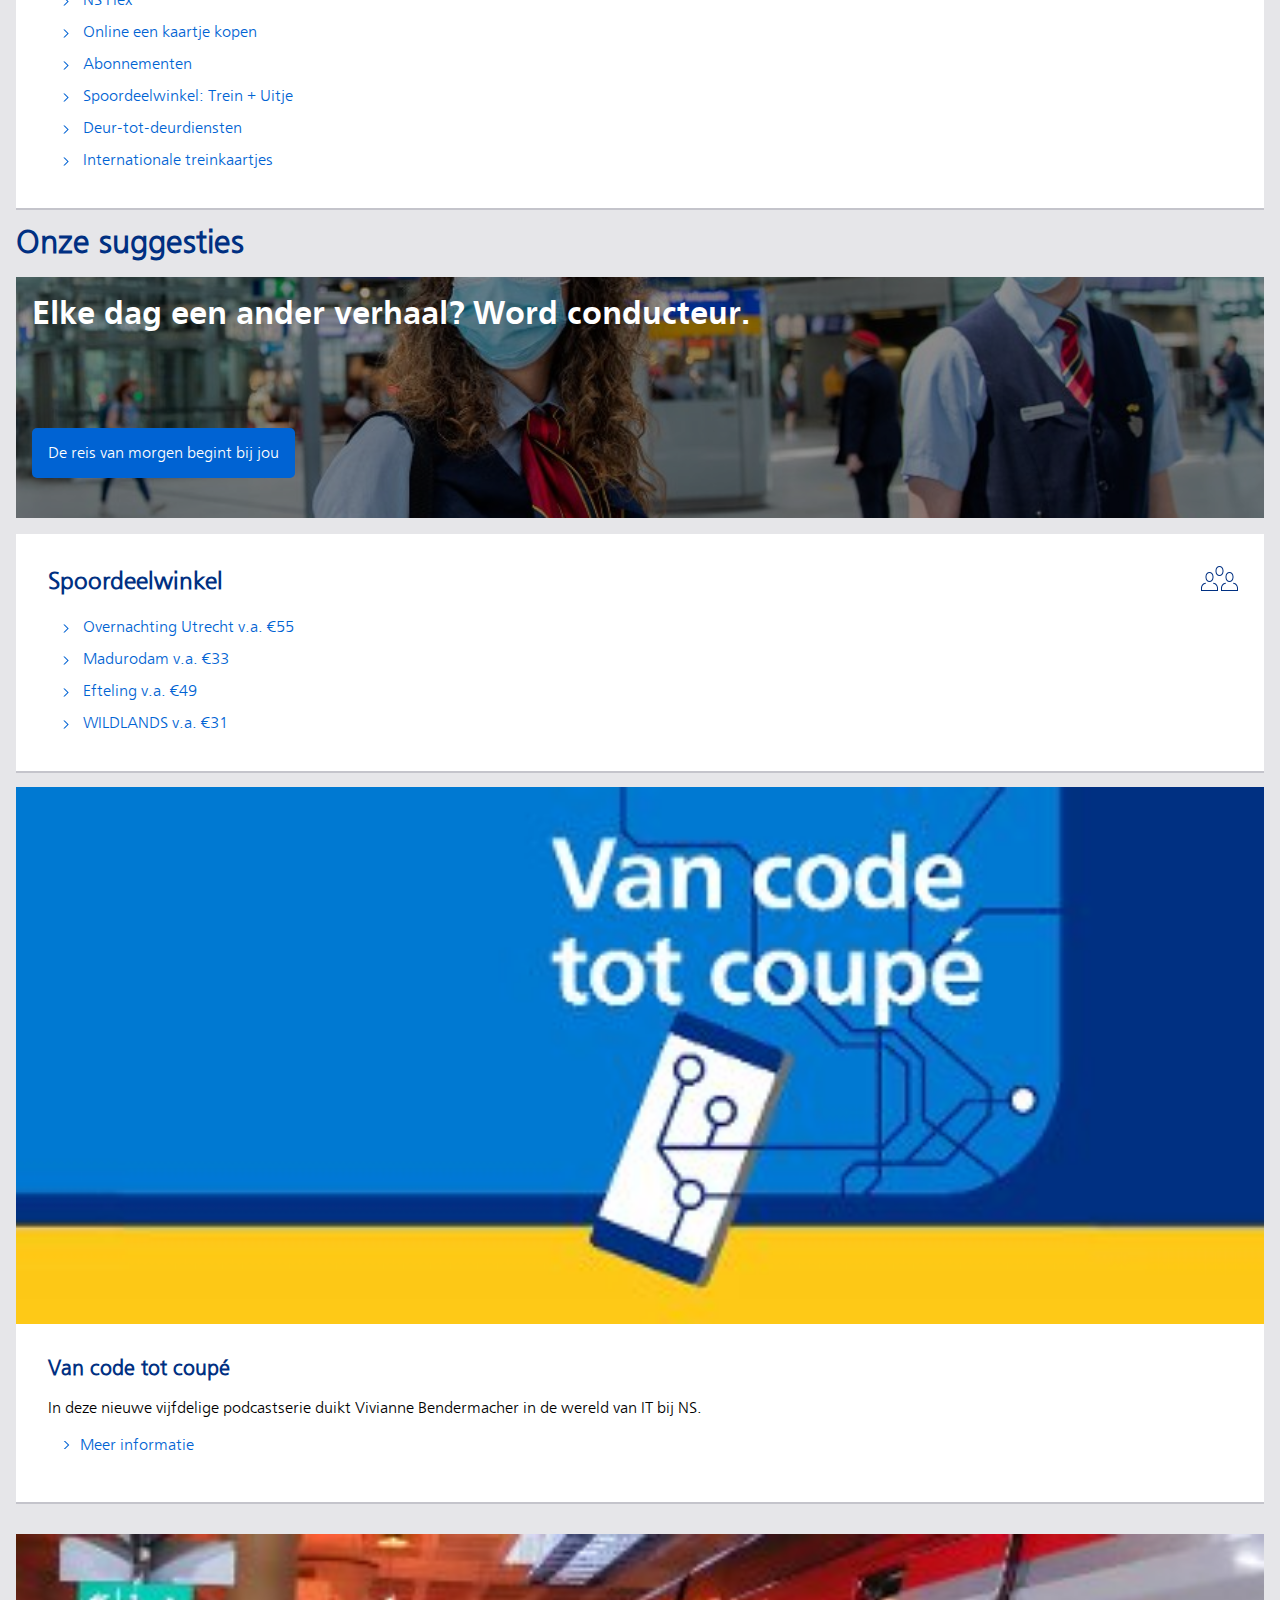
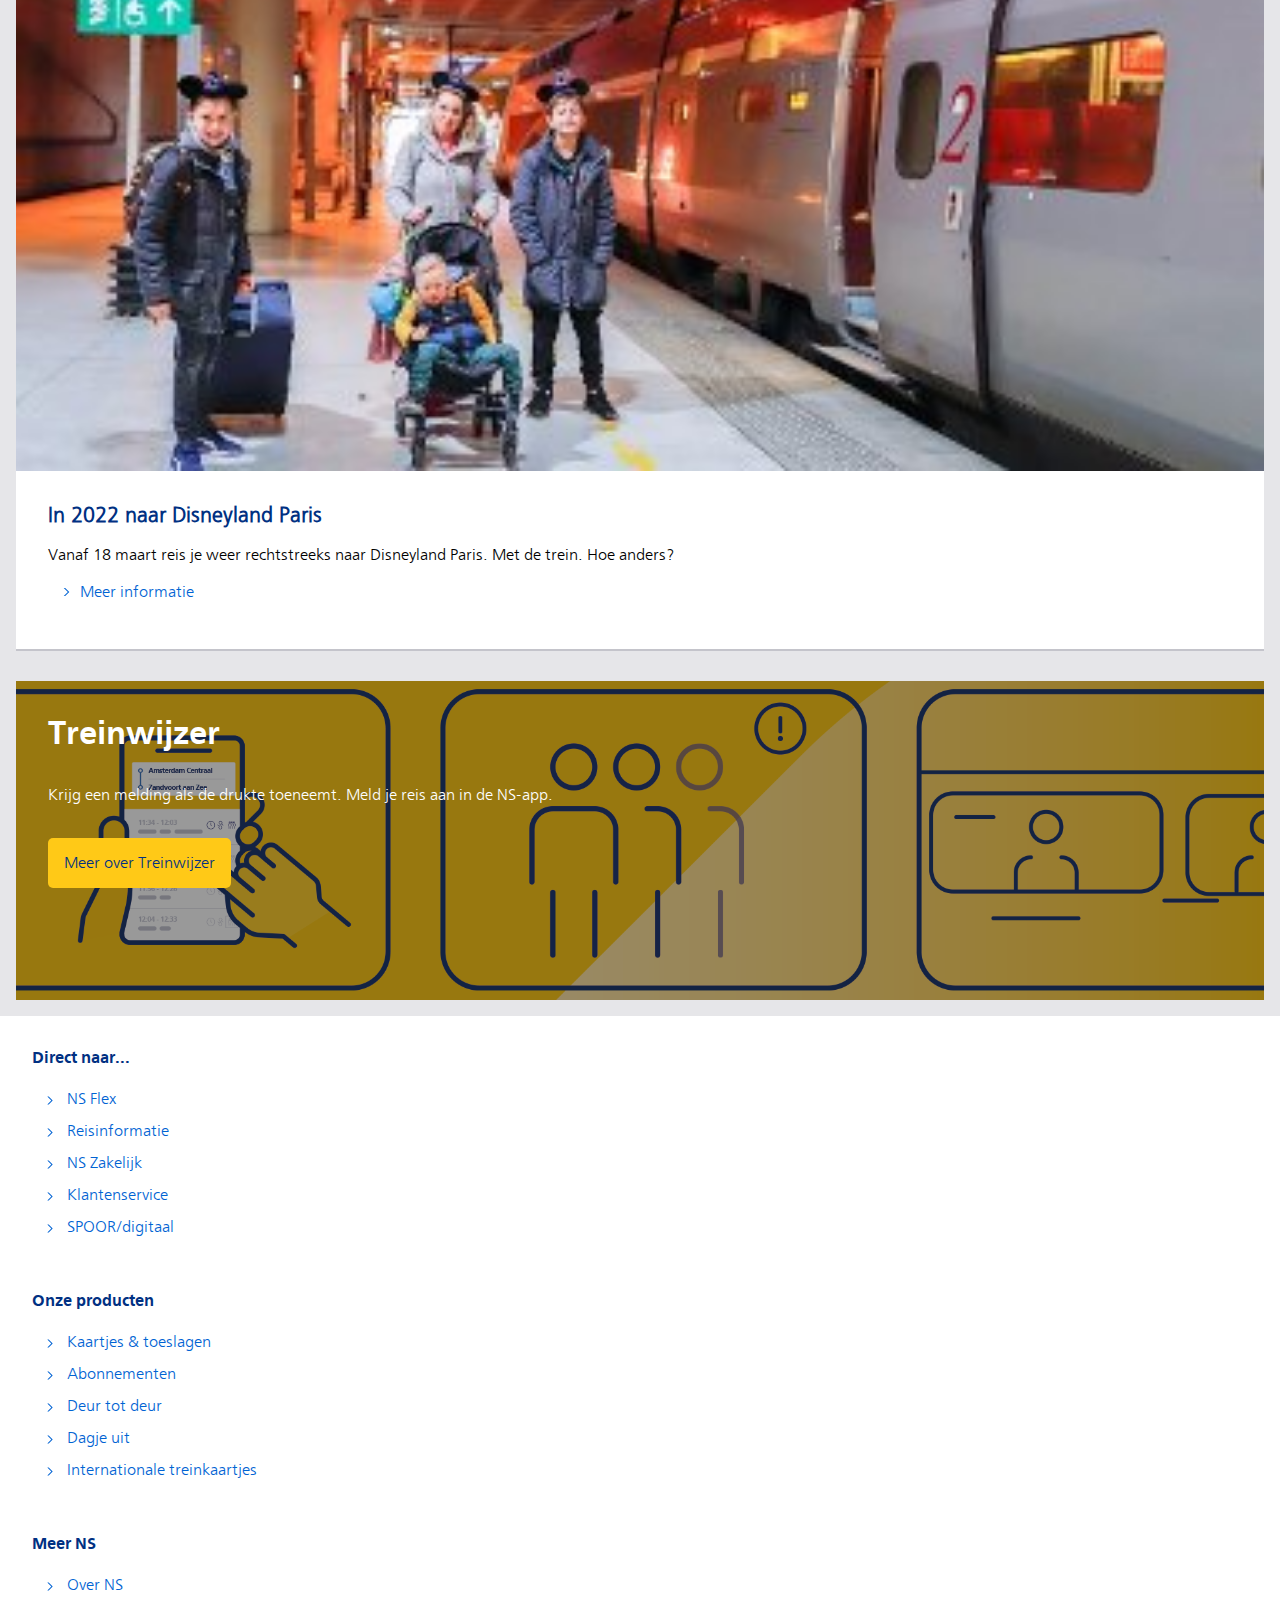
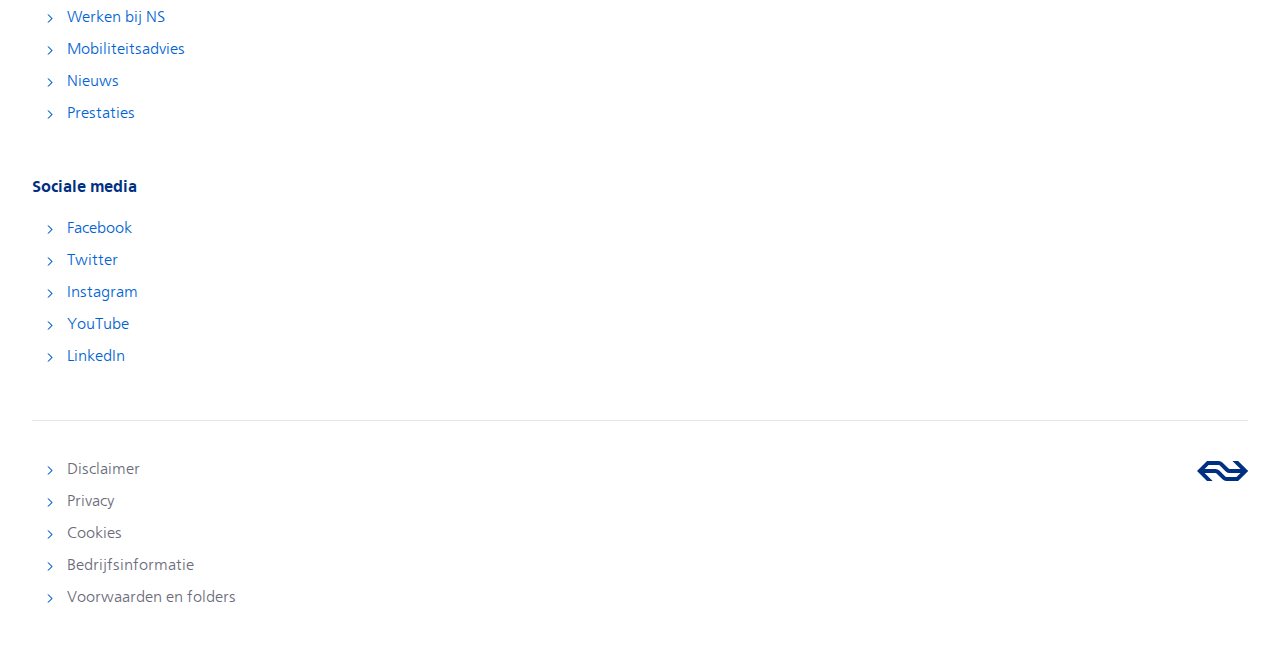
==== commit 975749f0: "Commit 1728 12dec" ====
--- a/index.html
+++ b/index.html
@@ -104,17 +104,27 @@
         <li><a href="#">Treinkaartje kopen</a></li>
       </ul>
     </section>
-
     <section class="linkBlock">
       <h2 tabindex="0">Klantenservice <span><img src="./assets/cs.svg" alt="Icoon klantenservice medewerker"></span>
       </h2>
       <ul>
-        <li><a href="#">NS Publieksprijs 2021</a></li>
-        <li><a href="#">Fietsplek aanmelden</a></li>
-        <li><a href="#">Gebruik een veilig wachtwoord</a></li>
-        <li><a href="#">Coronamaatregelen</a></li>
-        <li><a href="#">Geplande werkzaamheden</a></li>
-        <li><a href="#">Treinkaartje kopen</a></li>
+        <li><a href="#">Abonnement wijzigen</a></li>
+        <li><a href="#">Vergeten uit te checken</a></li>
+        <li><a href="#">Geld terug bij vertraging</a></li>
+        <li><a href="#">OV-fiets</a></li>
+        <li><a href="#">Fietsenstallingen</a></li>
+      </ul>
+    </section>
+    <section class="linkBlock">
+      <h2 tabindex="0">Producten <span><img src="./assets/pord.svg" alt="Icoon hand met OV-chipkaart"></span>
+      </h2>
+      <ul>
+        <li><a href="#">NS Flex</a></li>
+        <li><a href="#">Online een kaartje kopen</a></li>
+        <li><a href="#">Abonnementen</a></li>
+        <li><a href="#">Spoordeelwinkel: Trein + Uitje</a></li>
+        <li><a href="#">Deur-tot-deurdiensten</a></li>
+        <li><a href="#">Internationale treinkaartjes</a></li>
       </ul>
     </section>
     <h2 tabindex="0">Onze suggesties</h2>
@@ -123,15 +133,14 @@
       <button type="button" name="CTA-button">De reis van morgen begint bij jou</button>
     </section>
     <section class="linkBlock">
-      <h2 tabindex="0">Spoordeelwinkel <span><img src="./assets/cs.svg" alt="Icoon klantenservice medewerker"></span>
+      <h2 tabindex="0">Spoordeelwinkel <span><img src="./assets/vgz.svg" alt="Icoon meerdere personen"></span>
       </h2>
       <ul>
-        <li><a href="#">NS Publieksprijs 2021</a></li>
-        <li><a href="#">Fietsplek aanmelden</a></li>
-        <li><a href="#">Gebruik een veilig wachtwoord</a></li>
-        <li><a href="#">Coronamaatregelen</a></li>
-        <li><a href="#">Geplande werkzaamheden</a></li>
-        <li><a href="#">Treinkaartje kopen</a></li>
+        <li><a href="#">Overnachting Utrecht v.a. €55</a></li>
+        <li><a href="#">Madurodam v.a. €33</a></li>
+        <li><a href="#">Efteling v.a. €49</a></li>
+        <li><a href="#">WILDLANDS v.a. €31</a></li>
+
       </ul>
     </section>
     <section class="newsBlock">
--- a/css/main.css
+++ b/css/main.css
@@ -691,6 +691,7 @@
   flex-direction: row;
   flex-wrap: nowrap;
   align-items: flex-start;
+  justify-content: space-between;
 }
 
 .linkSection img {
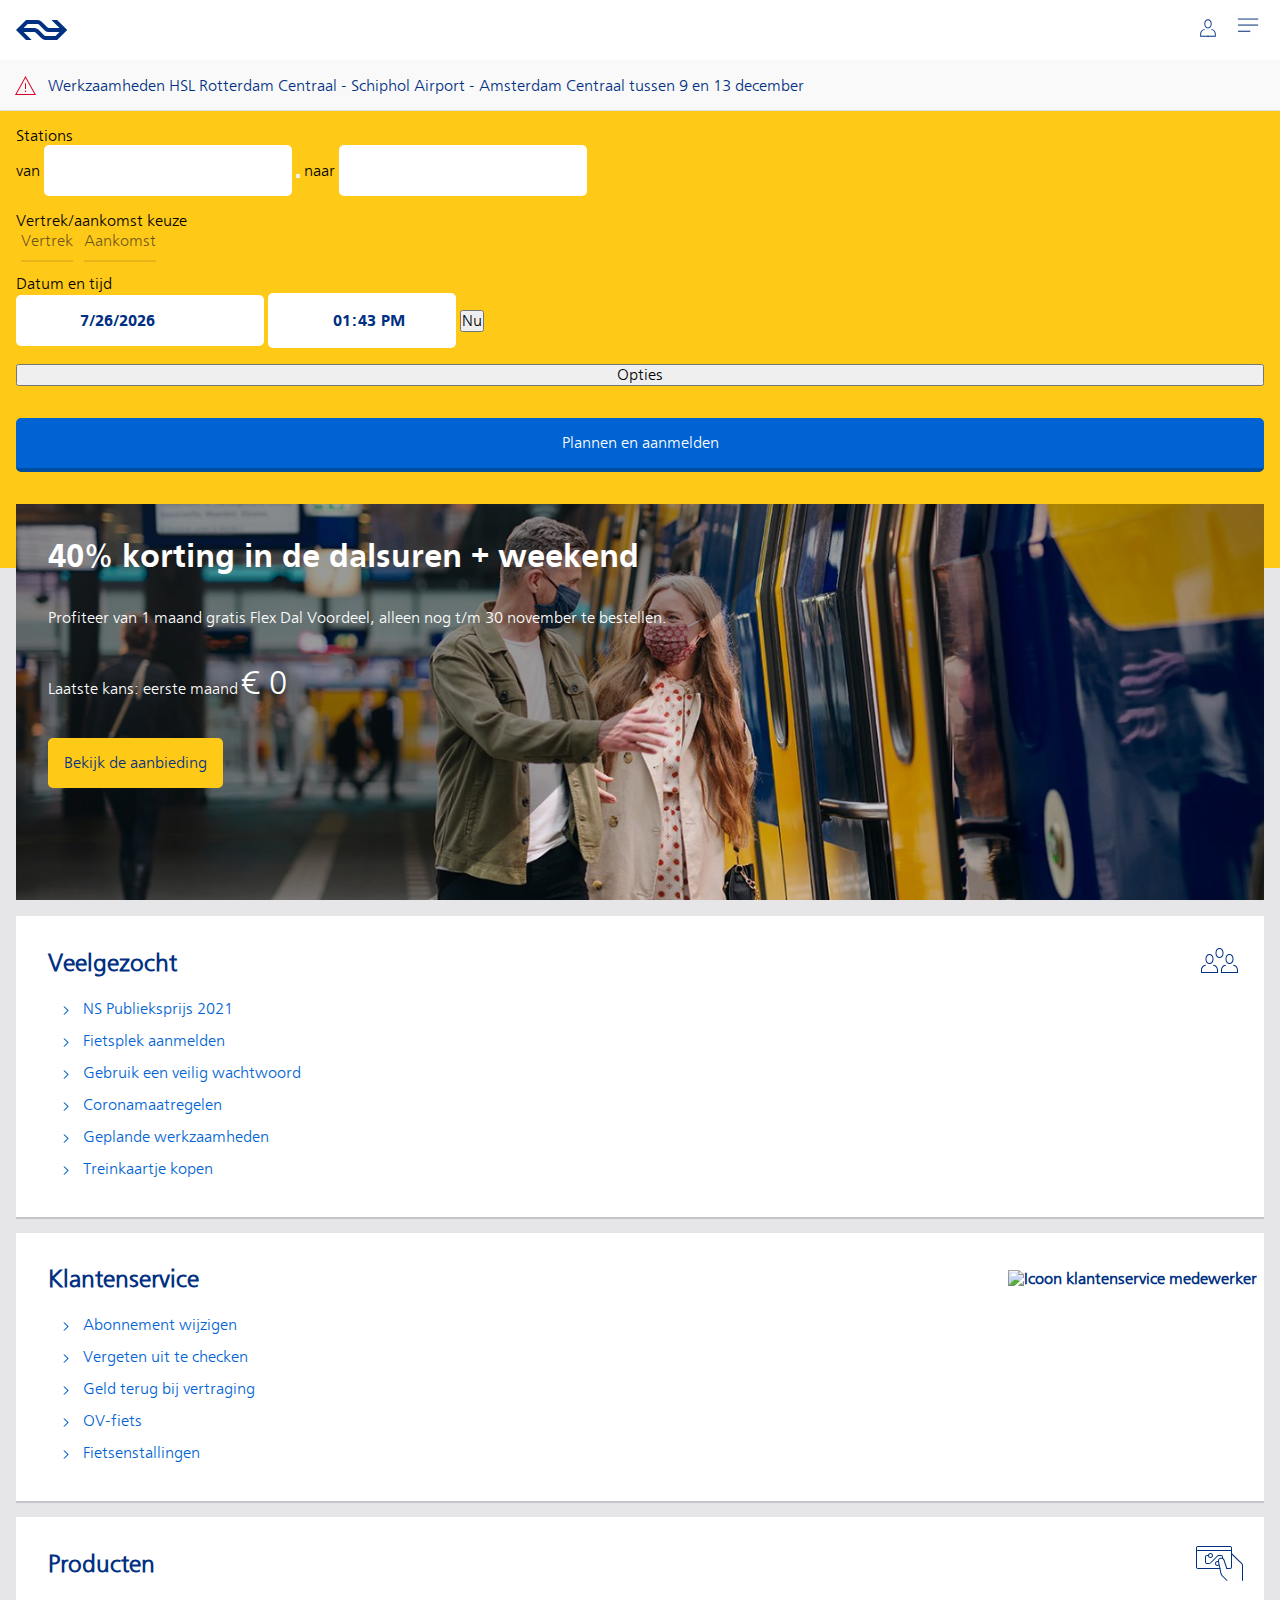
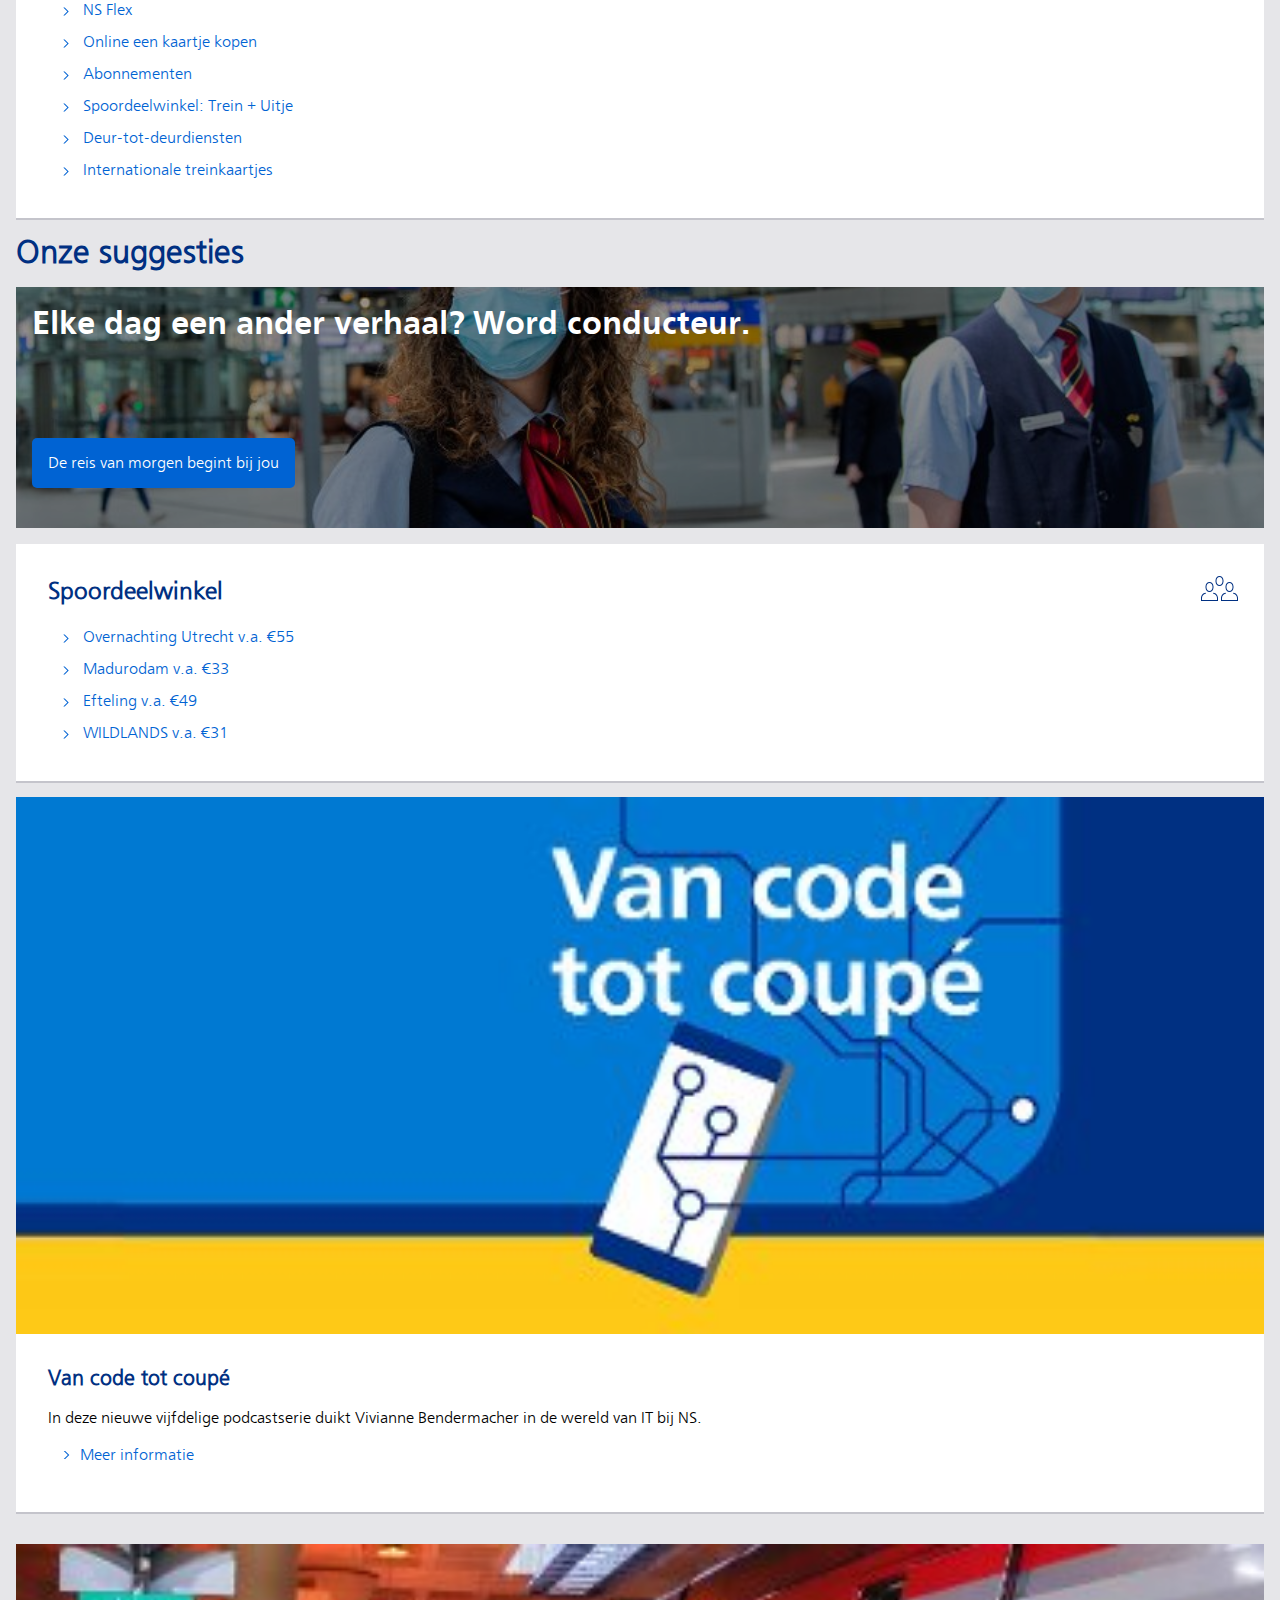
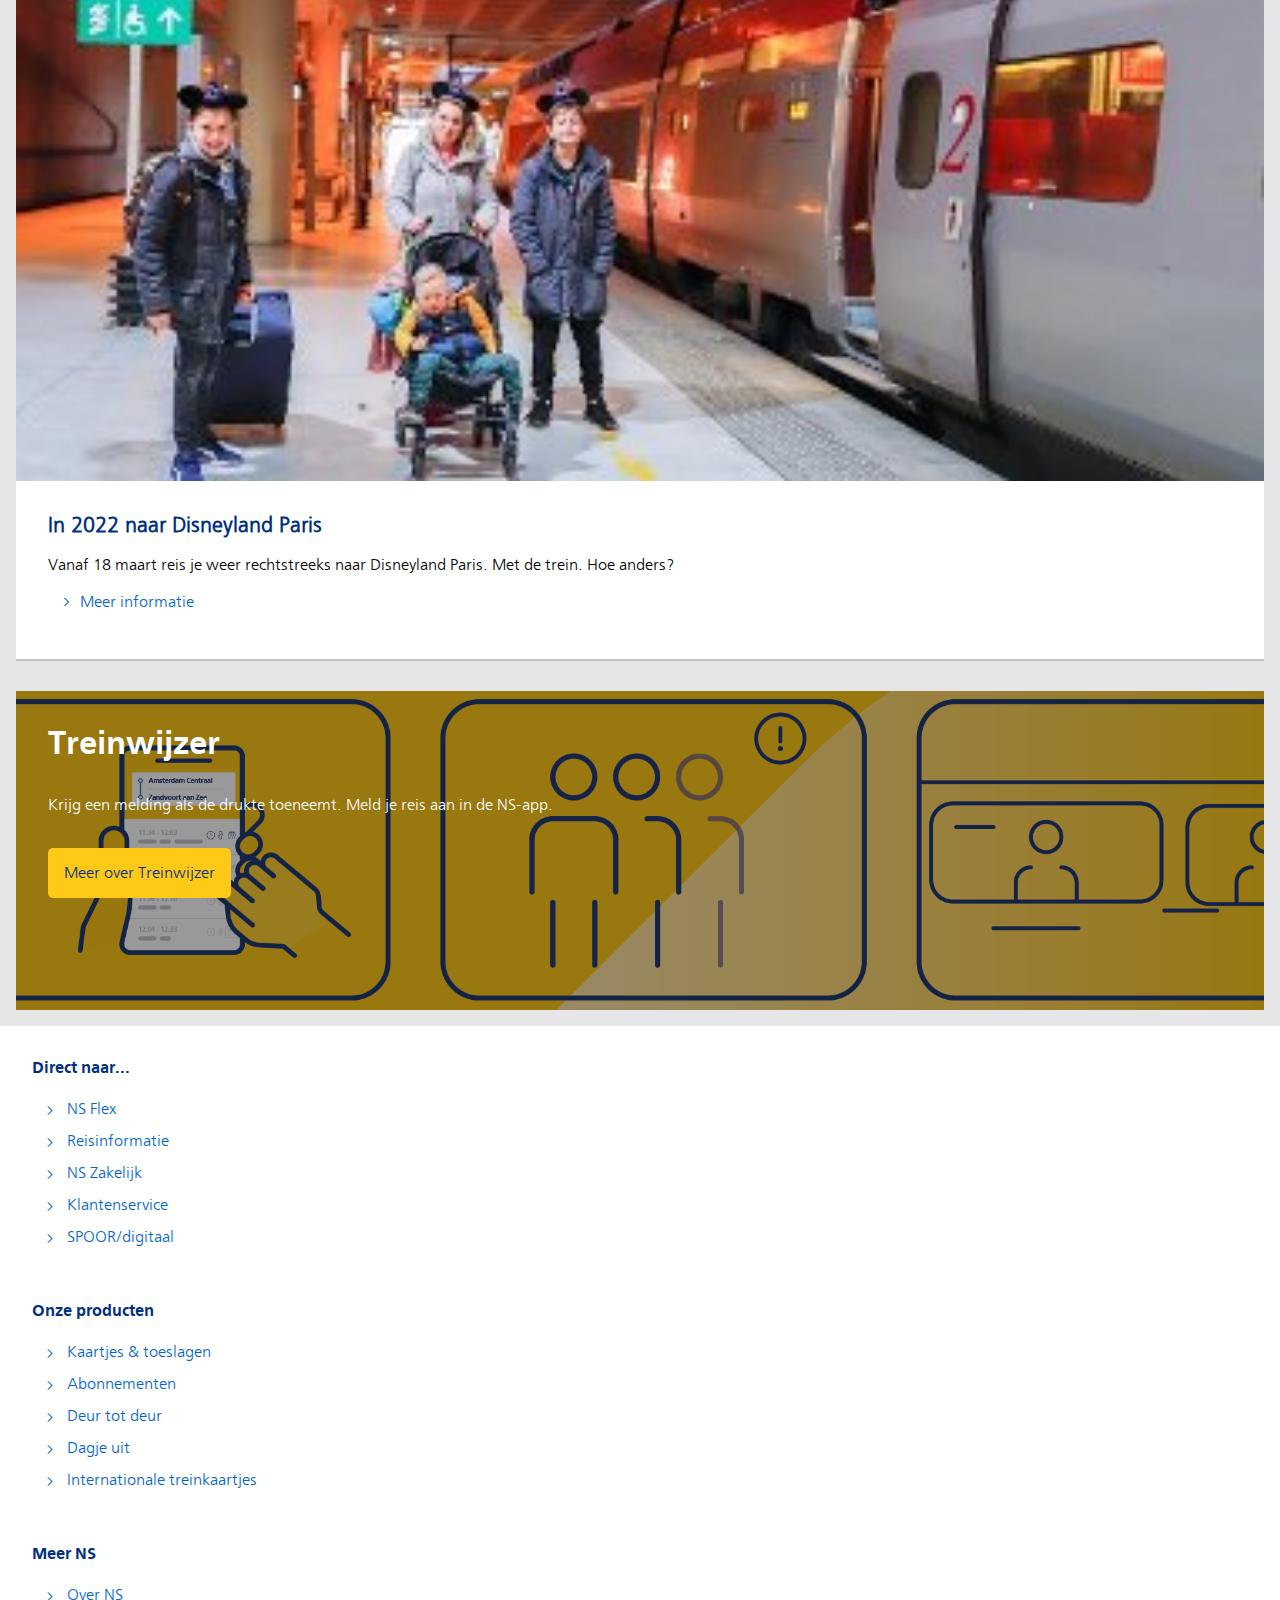
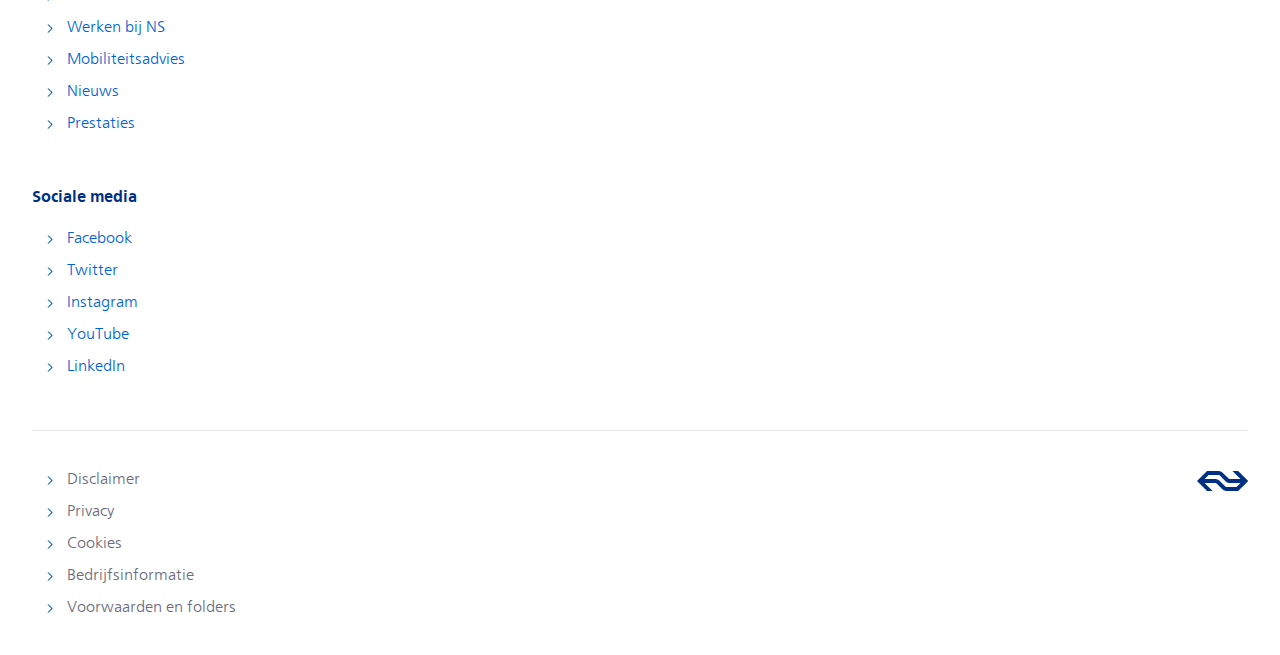
==== commit 00d8d116: "Feedback 1" ====
--- a/index.html
+++ b/index.html
@@ -30,27 +30,35 @@
     </section>
     <section id="accessibility_travelAdvice" class="cont-travelAdvice">
       <form class="travelAdvice" onsubmit="return false">
-        <label for="tA_vertrekstation">van</label>
-        <input id="tA_vertrekstation" type="text" name="tA_vertrekstation">
-        <div class="travelAdvice_ValueSwap"><button id="ValueSwap"></button></div>
-        <label for="tA_aankomststation">naar</label>
-        <input id="tA_aankomststation" type="text" name="tA_aankomststation">
+        <fieldset id="stations">
+          <legend>Stations</legend>
+          <label for="tA_vertrekstation">van</label>
+          <input id="tA_vertrekstation" type="text" name="tA_vertrekstation">
+          <button id="ValueSwap"></button>
+          <label for="tA_aankomststation">naar</label>
+          <input id="tA_aankomststation" type="text" name="tA_aankomststation">
+        </fieldset>
+
         <fieldset id="travelAdvice_VA">
+          <legend>Vertrek/aankomst keuze</legend>
           <input type="radio" name="f1-VA" id="f1-VA-V" class="Vertrek" />
           <label for="f1-VA-V" class="f1-VA-label label_Vertrek">Vertrek</label>
           <input type="radio" name="f1-VA" id="f1-VA-A" class="Aankomst" />
           <label for="f1-VA-A" class="f1-VA-label label_Aankomst">Aankomst</label>
         </fieldset>
-        <fieldset>
+
+        <fieldset id="timedate">
+          <legend>Datum en tijd</legend>
           <input type="text" name="tA_datum" id="tA_datum">
           <!-- Dit is vanwege de externe JS-functie een tekstveld.-->
           <input type="time" name="" id="tA_tijd">
           <button name="todayButton" id="todayButton">Nu</button>
         </fieldset>
-      </form>
-      <button name="options" id="options">Opties</button>
-      <fieldset id="opties">
-        <form>
+
+        <button name="options" id="options">Opties</button>
+
+        <fieldset id="opties">
+          <legend>Extra reisplanner opties</legend>
           <label id="via_label" for="via">via</label>
           <input id="via" type="text" name="via" placeholder="station">
           <h3>Voorkeuren</h3>
@@ -83,9 +91,8 @@
             <input type="radio" name="extraoverstap" id="20" class="Vertrek" />
             <label for="20" class="f1-VA-label label_Vertrek">+20</label>
           </div>
-        </form>
-      </fieldset>
-      <button type="button" name="retrieveTravelAdvice">Plannen en aanmelden</button>
+        </fieldset>
+        <button type="button" name="retrieveTravelAdvice">Plannen en aanmelden</button>
     </section>
     <section id="accessibility_mainContent" tabindex="1" class="CTAadvert">
       <h2>40% korting in de dalsuren + weekend</h2>
@@ -163,7 +170,7 @@
   </main>
   <footer>
     <div class="linkSection">
-      <h2 tabindex="0">Direct naar...</h2>
+      <h4 tabindex="0">Direct naar...</h4>
       <ul>
         <li><a href="#">NS Flex</a></li>
         <li><a href="#">Reisinformatie</a></li>
@@ -173,7 +180,7 @@
       </ul>
     </div>
     <div class="linkSection">
-      <h2 tabindex="0">Onze producten</h2>
+      <h4 tabindex="0">Onze producten</h4>
       <ul>
         <li><a href="#">Kaartjes & toeslagen</a></li>
         <li><a href="#">Abonnementen</a></li>
@@ -183,7 +190,7 @@
       </ul>
     </div>
     <div class="linkSection">
-      <h2 tabindex="0">Meer NS</h2>
+      <h4 tabindex="0">Meer NS</h4>
       <ul>
         <li><a href="#">Over NS</a></li>
         <li><a href="#">Werken bij NS</a></li>
@@ -193,7 +200,7 @@
       </ul>
     </div>
     <div class="linkSection">
-      <h2 tabindex="0">Sociale media</h2>
+      <h4 tabindex="0">Sociale media</h4>
       <ul>
         <li><a href="#">Facebook</a></li>
         <li><a href="#">Twitter</a></li>
--- a/css/main.css
+++ b/css/main.css
@@ -659,7 +659,7 @@
   padding-bottom: 1rem;
 }
 
-.linkSection h2 {
+.linkSection h4 {
   font-size: 1rem;
   font-family: NSSansB;
   color: var(--NS-NorBlauw1);
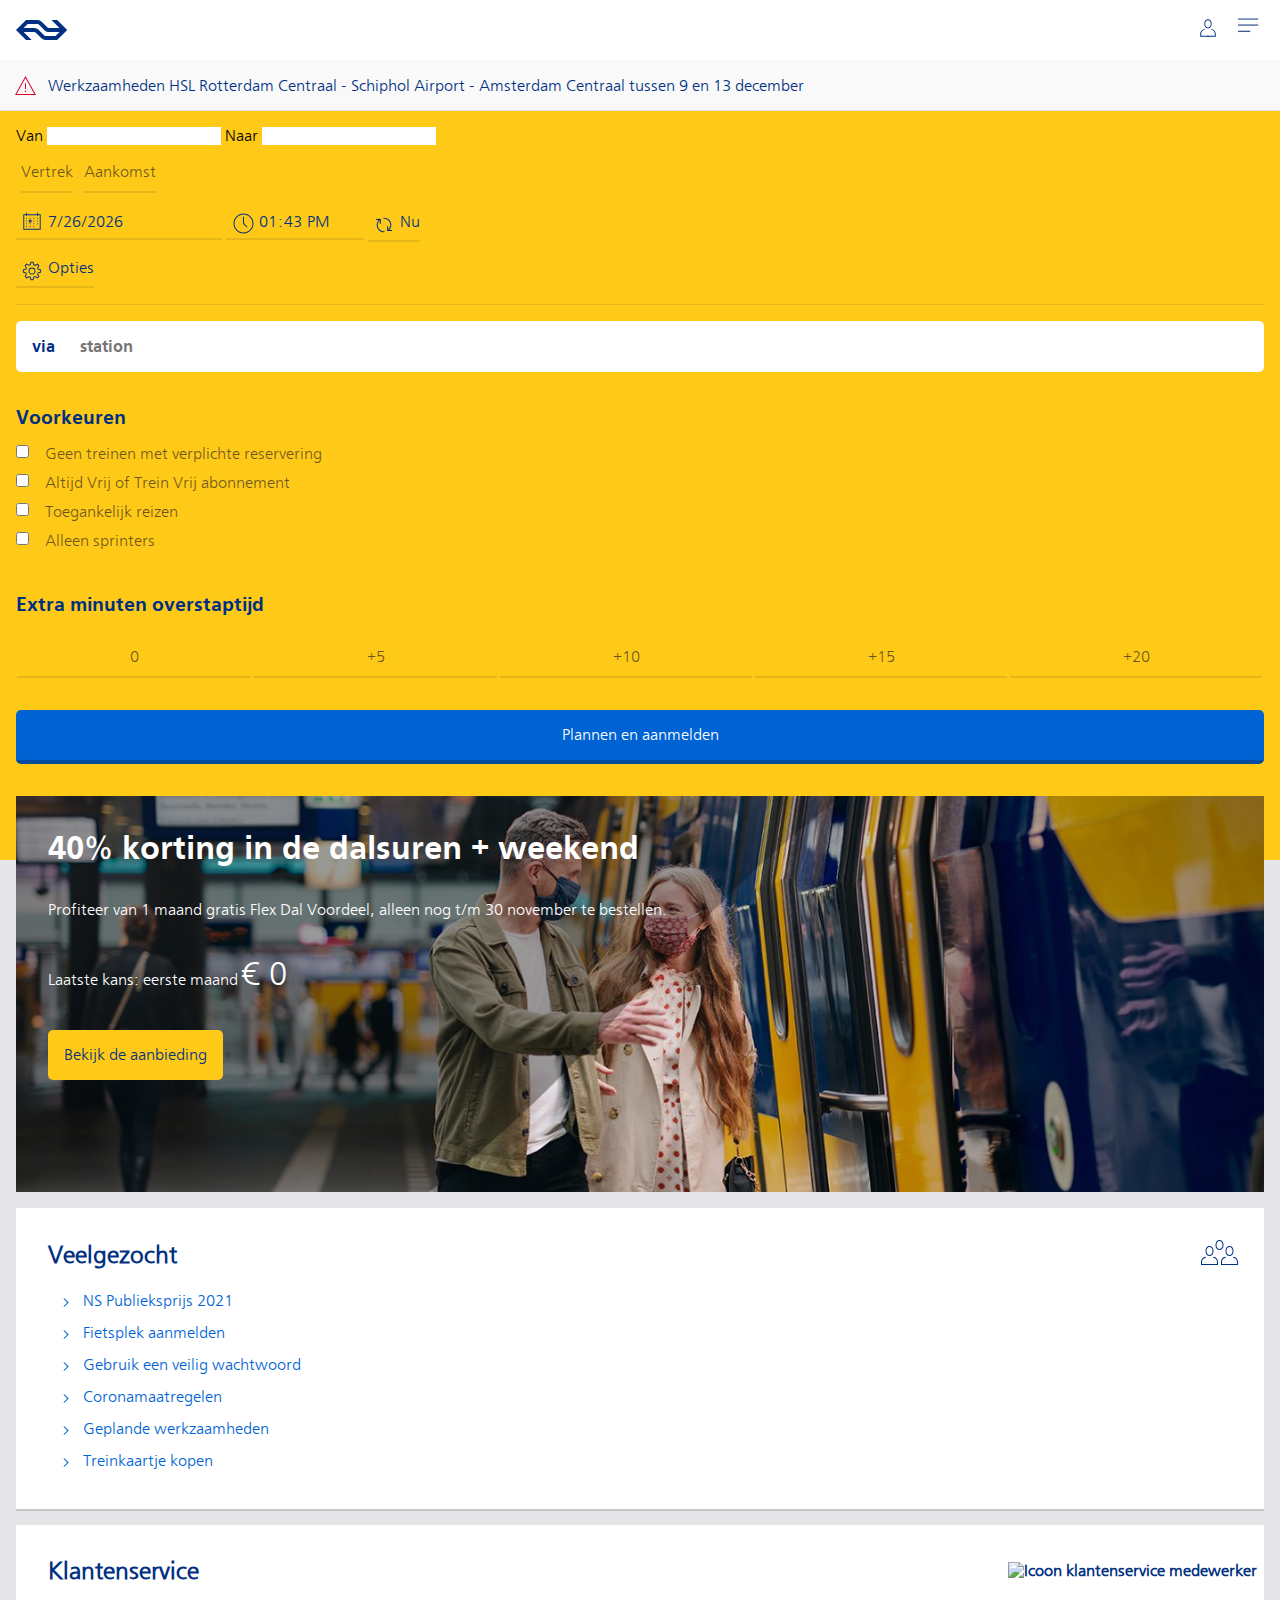
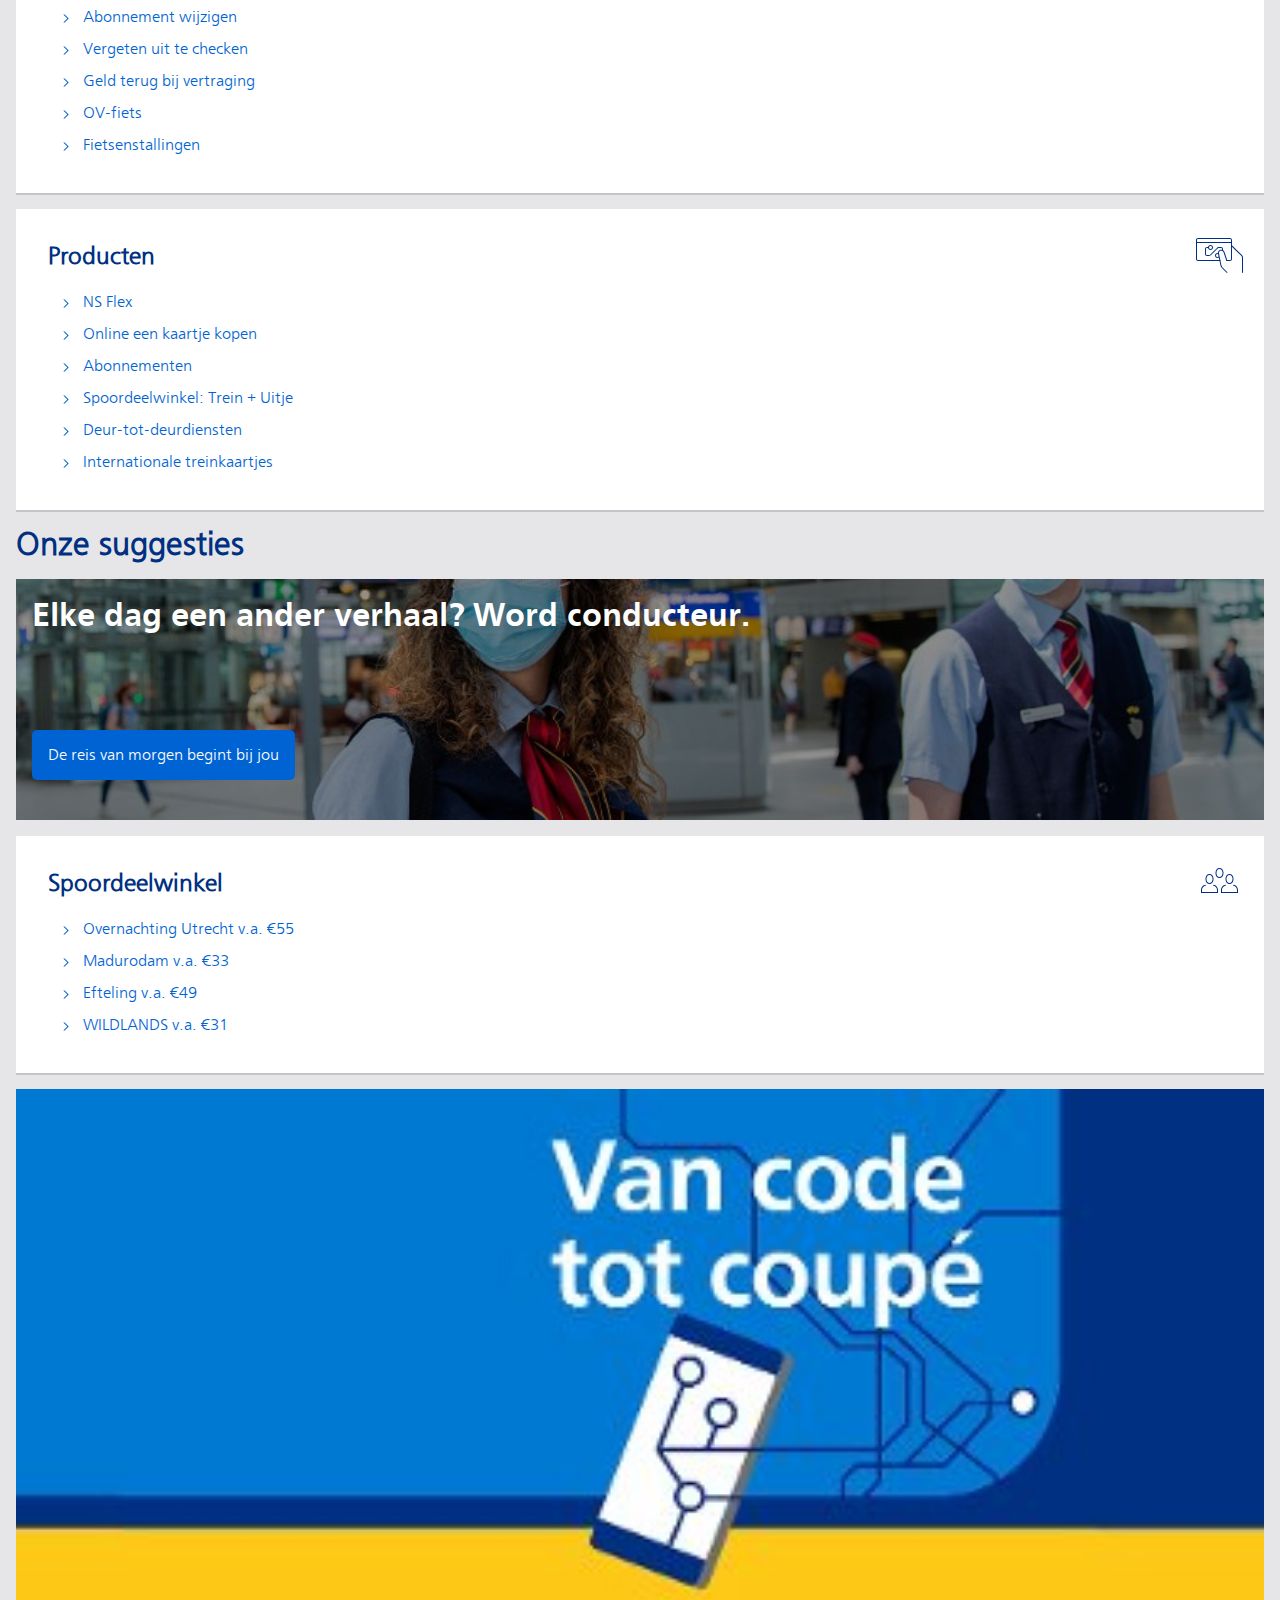
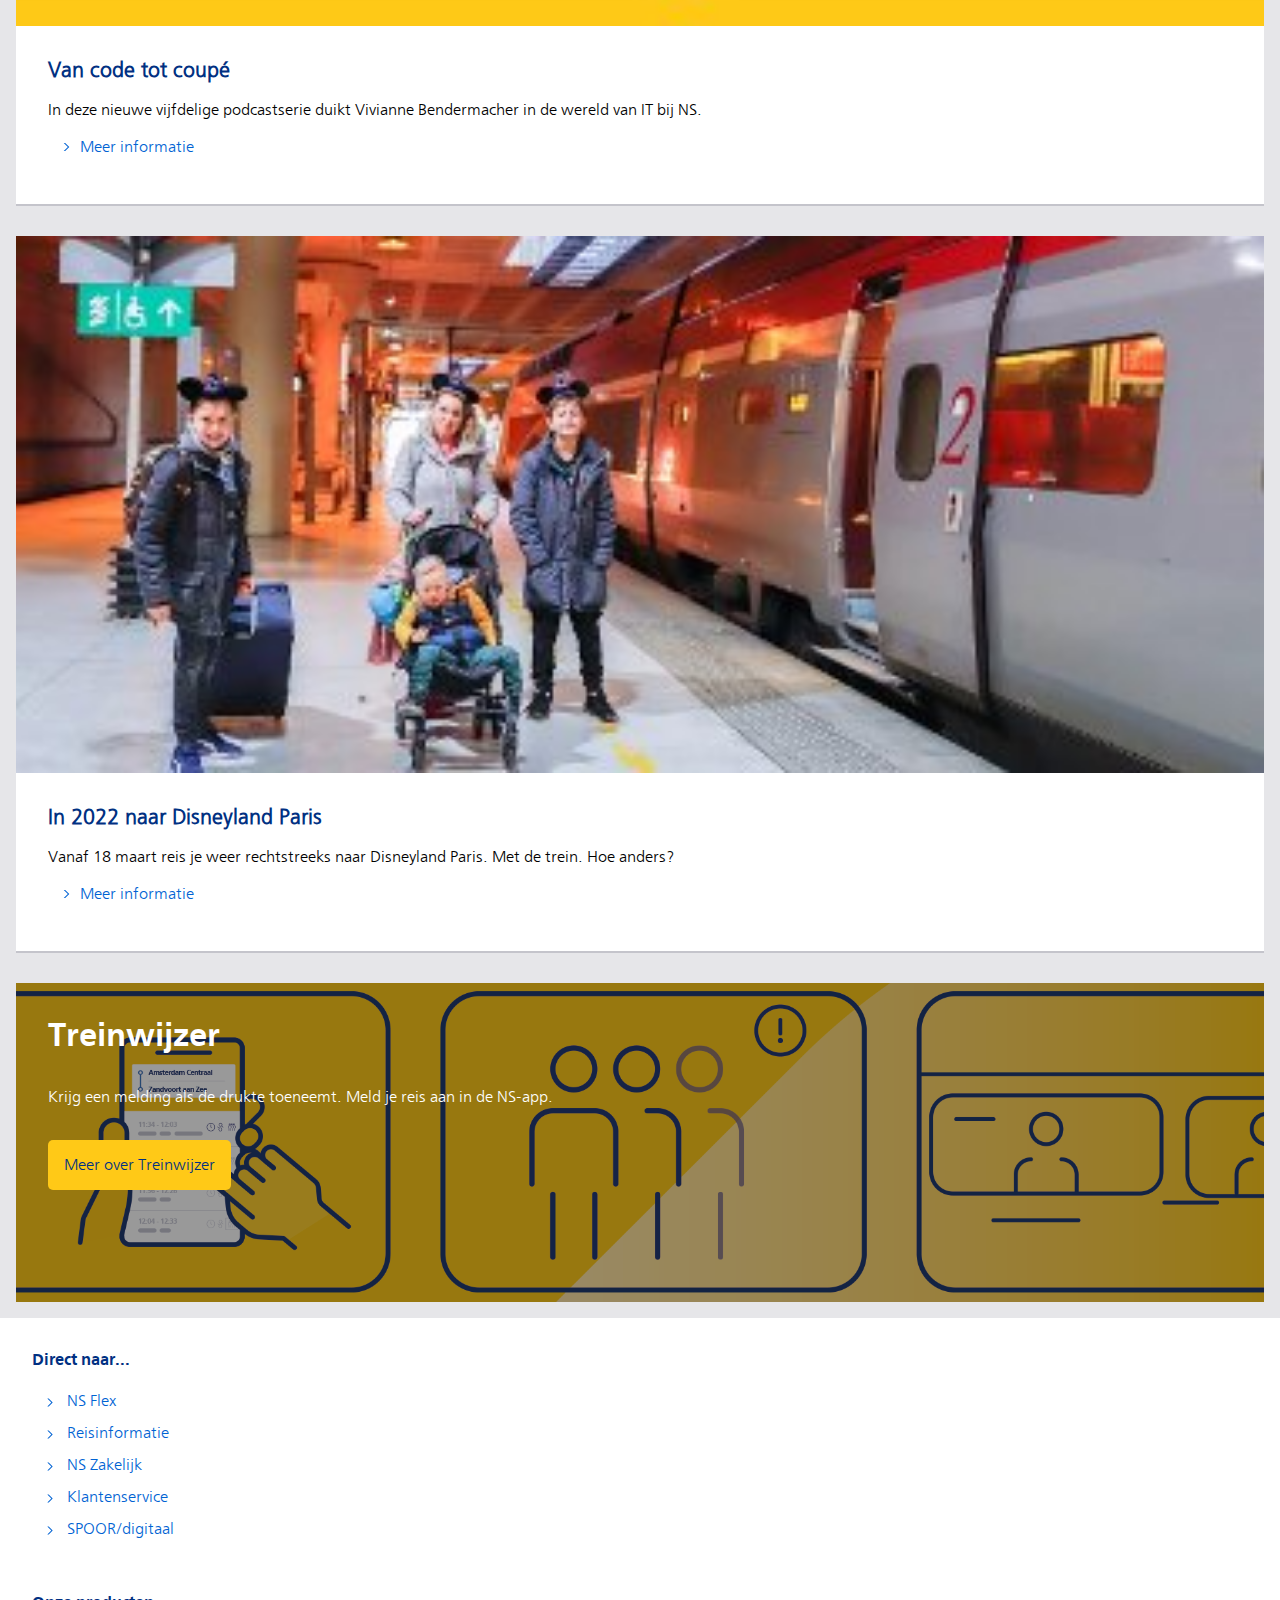
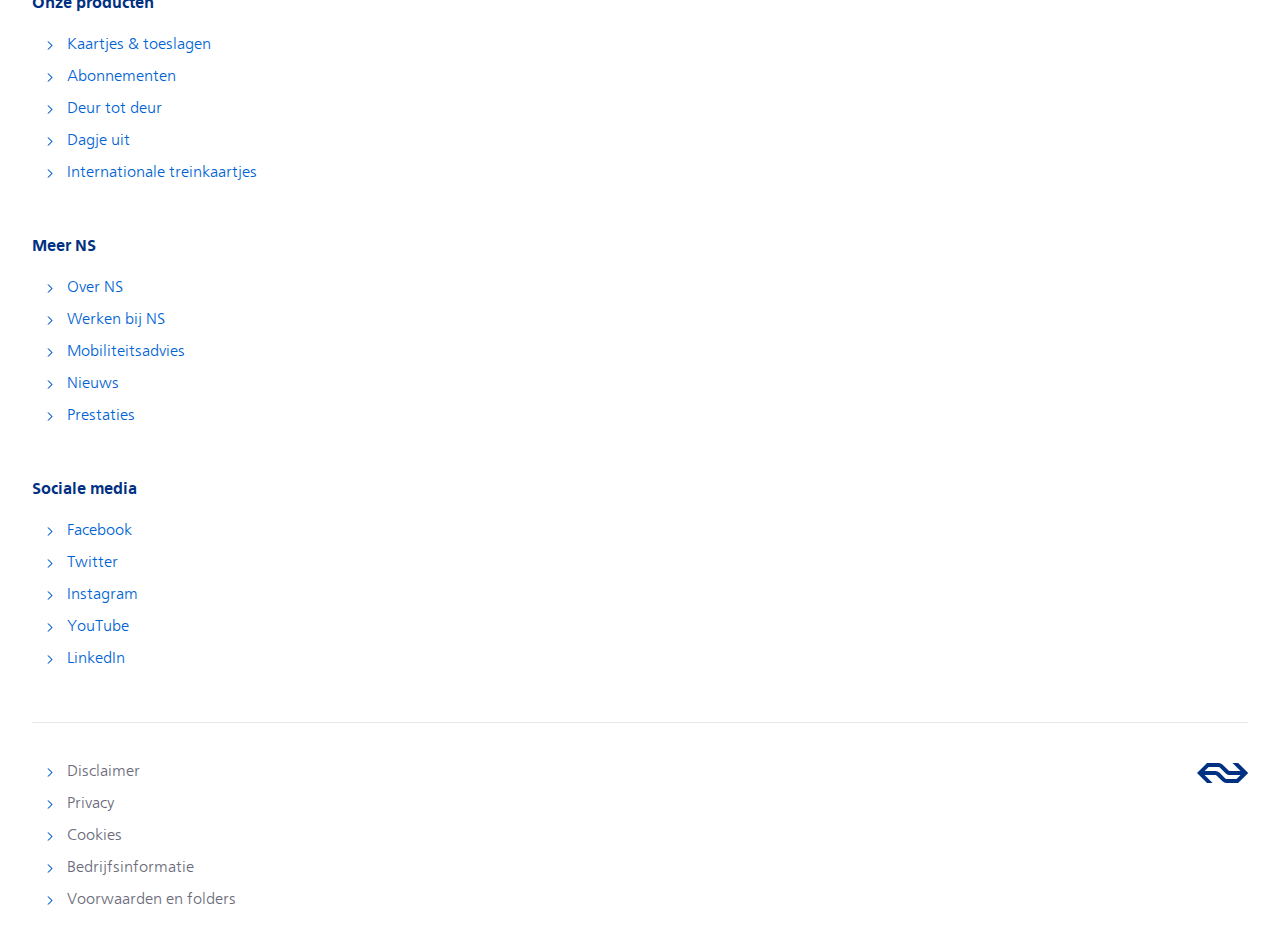
==== commit 67233fcc: "Test commit JS" ====
--- a/index.html
+++ b/index.html
@@ -32,11 +32,10 @@
       <form class="travelAdvice" onsubmit="return false">
         <fieldset id="stations">
           <legend>Stations</legend>
-          <label for="tA_vertrekstation">van</label>
-          <input id="tA_vertrekstation" type="text" name="tA_vertrekstation">
-          <button id="ValueSwap"></button>
-          <label for="tA_aankomststation">naar</label>
-          <input id="tA_aankomststation" type="text" name="tA_aankomststation">
+          <label for="Station-Van">Van</label>
+          <input type="text" name="Station-Van" id="Station-Van">
+          <label for="Station-Naar">Naar</label>
+          <input type="text" name="Station-Naar" id="Station-Naar">
         </fieldset>
 
         <fieldset id="travelAdvice_VA">
--- a/css/main.css
+++ b/css/main.css
@@ -84,43 +84,13 @@
   text-overflow: ellipsis;
 }
 
+form legend {
+  display: none;
+}
+
 .cont-travelAdvice {
   background: var(--NS-Geel1);
   padding: 1rem;
-}
-
-.travelAdvice {
-  width: 100%;
-  display: flex;
-  flex-direction: column;
-}
-
-.travelAdvice input {
-  margin-bottom: 0.1rem;
-  border: 0;
-  padding: 1rem;
-  color: var(--NS-NorBlauw1);
-  border-radius: 5px;
-  font-family: NSSansB;
-  padding-left: 64px;
-}
-
-.travelAdvice_ValueSwap button {
-  width: 38px;
-  height: 38px;
-  position: absolute;
-  right: 1.5rem;
-  margin-top: -2.8rem;
-  border: none;
-  background: none;
-  cursor: pointer;
-  background-image: url(../assets/wisselom.svg);
-  transform: rotate(90deg);
-}
-
-.travelAdvice_ValueSwap img {
-  width: 32px;
-  height: 32px;
 }
 
 .travelAdvice input:last-of-type {
@@ -140,6 +110,10 @@
 }
 
 fieldset {
+  border: none;
+}
+
+fieldset input {
   border: none;
 }
 
@@ -420,7 +394,7 @@
   padding: 0 0 2px 32px;
 }
 
-main > section:nth-child(2) > form > fieldset:nth-child(7) > button {
+#todayButton {
   background: transparent;
   border: none;
   padding: .1em;
@@ -437,28 +411,24 @@
   background-position: left center;
 }
 
-main > section:nth-child(2) > form > fieldset:nth-child(7) > button:hover {
-  border-color: var(--NS-NorBlauw1);
-}
-
-main > section:nth-child(2) > form > fieldset:nth-child(7) > input:first-of-type {
+#timedate input {
   background: transparent url(../assets/cal.svg);
   background-repeat: no-repeat;
   background-size: 32px;
   height: 32px;
-  width: 100px;
+  width: auto;
   color: var(--NS-NorBlauw1);
   border-bottom: 2px solid var(--NS-GrijsStreep);
   border-radius: 0;
-}
-
-main > section:nth-child(2) > form > fieldset:nth-child(7) > input:nth-child(2) {
-  background: transparent url(../assets/tijd.svg);
-  background-repeat: no-repeat;
+  padding-left: 2em;
+}
+
+#tA_tijd {
+  background: transparent url(../assets/tijd.svg) no-repeat !important;
   background-size: 32px;
 }
 
-main > section:nth-child(2) > form > fieldset:nth-child(7) > input:hover {
+#timedate input:hover {
   border-color: var(--NS-NorBlauw1);
 }
 
@@ -518,19 +488,7 @@
   margin-top: 2rem;
 }
 
-main > section:nth-child(2) > form > label {
-  position: absolute;
-  margin-top: 1rem;
-  font-family: NSSansB;
-  color: var(--NS-NorBlauw1);
-  margin-left: 1rem;
-}
-
-main > section:nth-child(2) > form > label:nth-child(4) {
-  margin-top: 4.3rem;
-}
-
-main > section:nth-child(2) > button:nth-child(2) {
+#options {
   background: transparent;
   border: none;
   padding: .1em;
@@ -547,15 +505,11 @@
   background-position: left center;
 }
 
-main > section:nth-child(2) > button:nth-child(2):hover {
-  border-color: var(--NS-NorBlauw1);
-}
-
 #opties {
-  display: none;
-}
-
-#opties form {
+  display: block;
+}
+
+#opties {
   padding-top: 1rem;
   border-top: 1px solid var(--NS-GrijsStreep);
   margin-top: 1rem;
@@ -588,13 +542,13 @@
   flex-direction: row;
 }
 
-#opties form label {
+#opties label {
   width: auto;
   color: var(--NS-Grijs-Inactive);
 }
 
-#opties form h3 {
-  font-size: 1.1rem;
+#opties h3 {
+  font-size: 1.2rem;
   color: var(--NS-NorBlauw1);
   margin-top: 2rem;
   margin-bottom: 1rem;
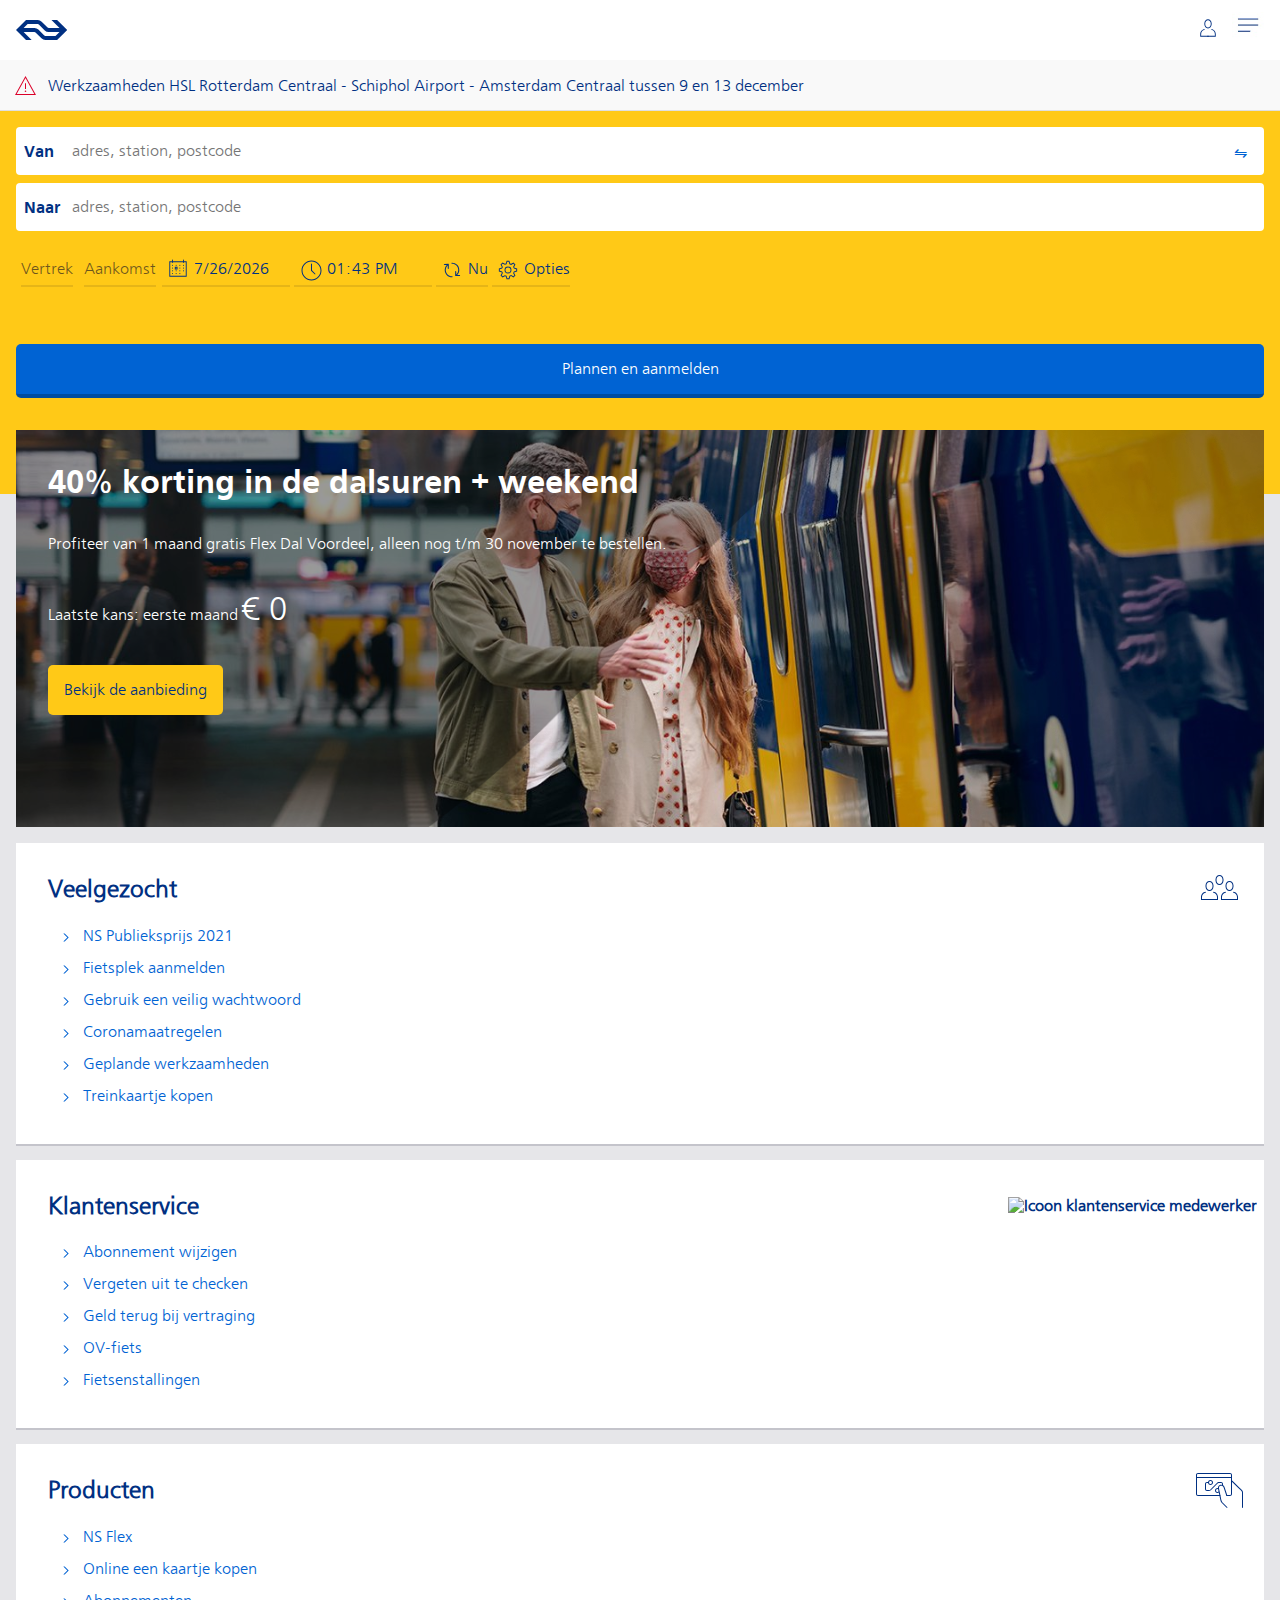
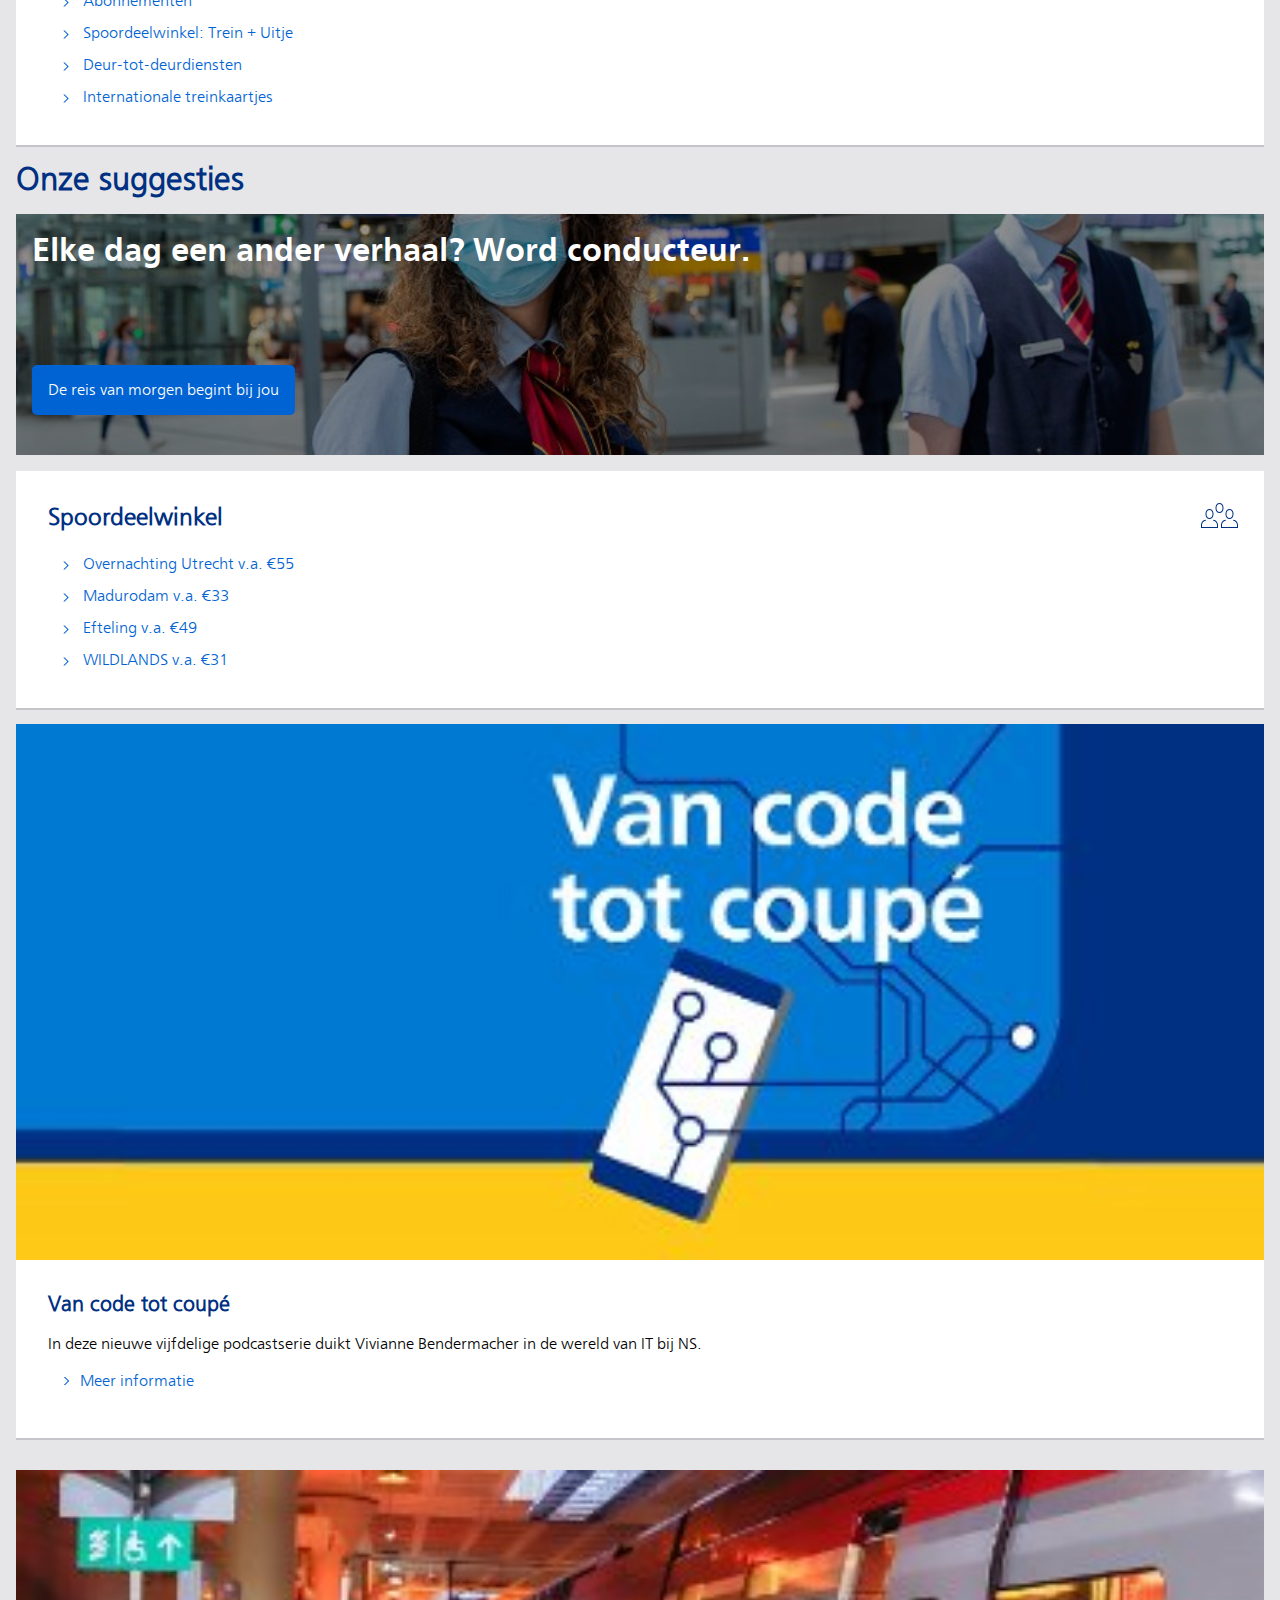
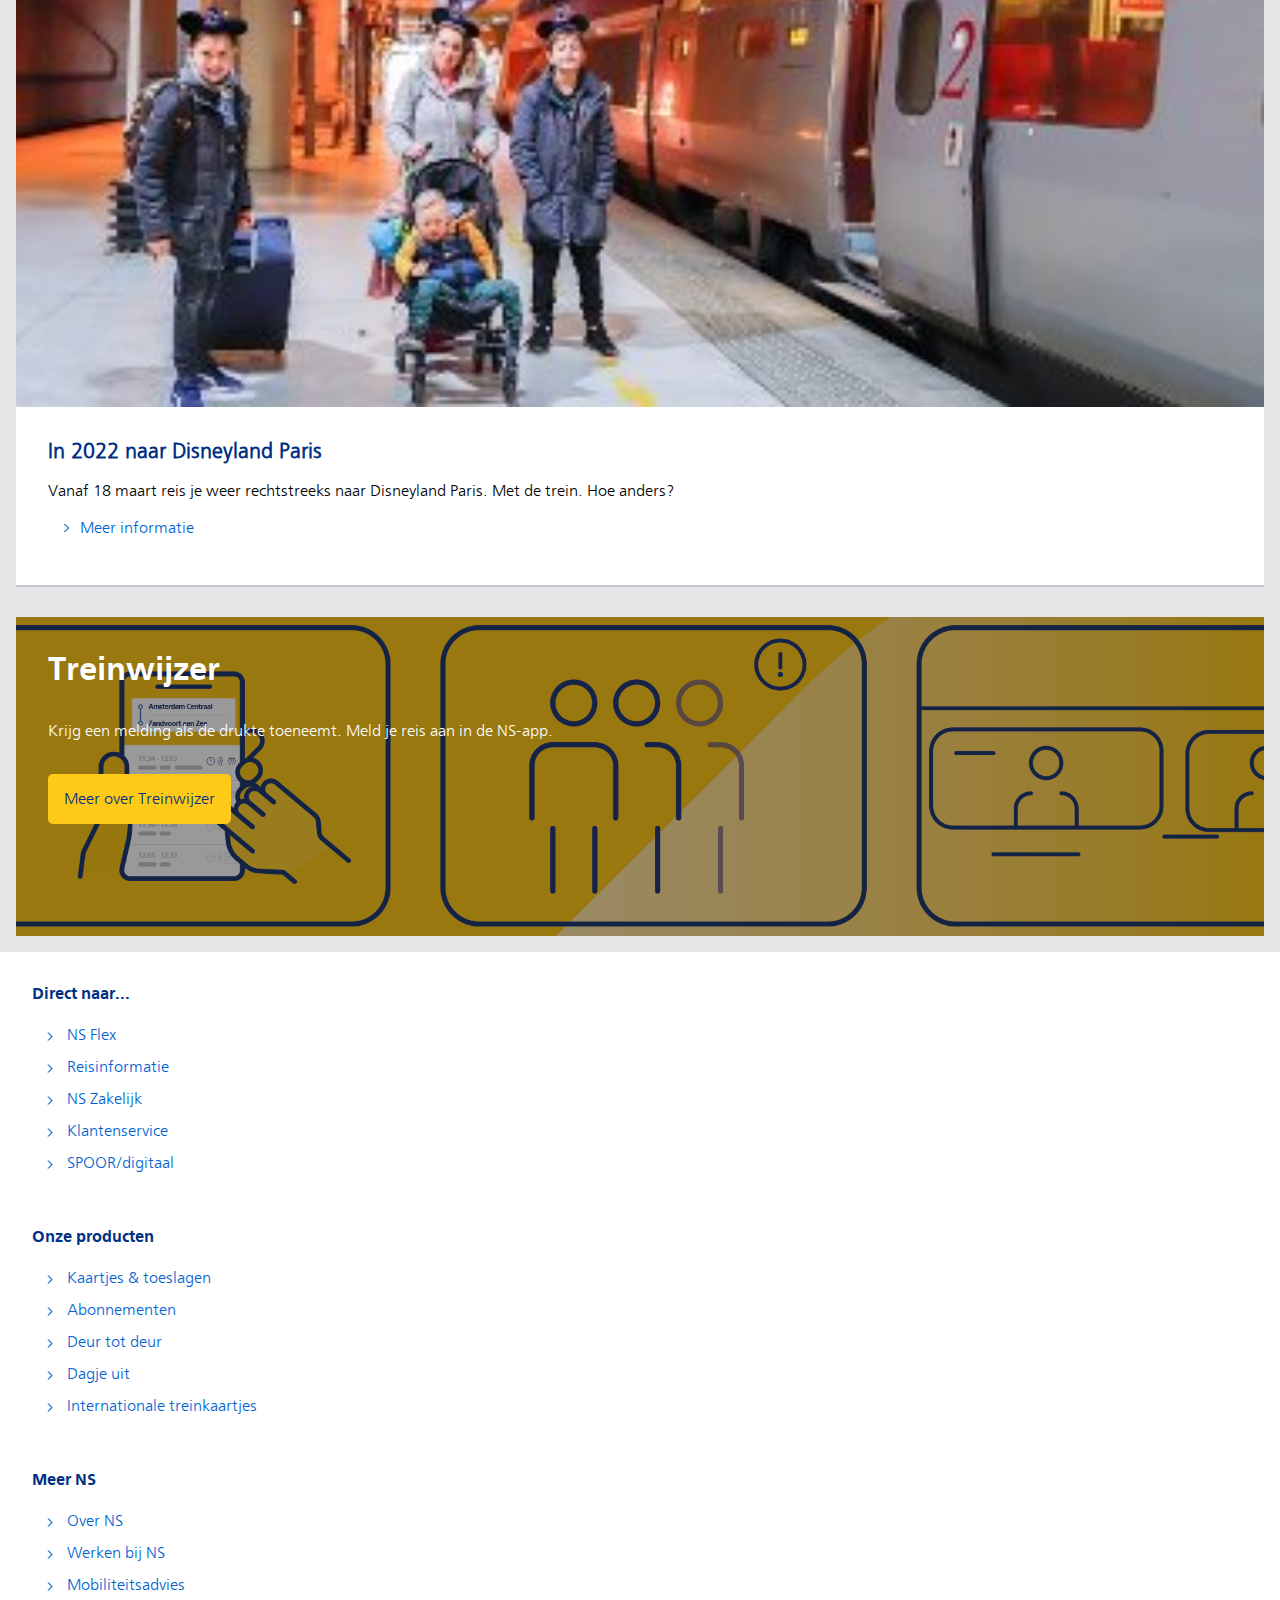
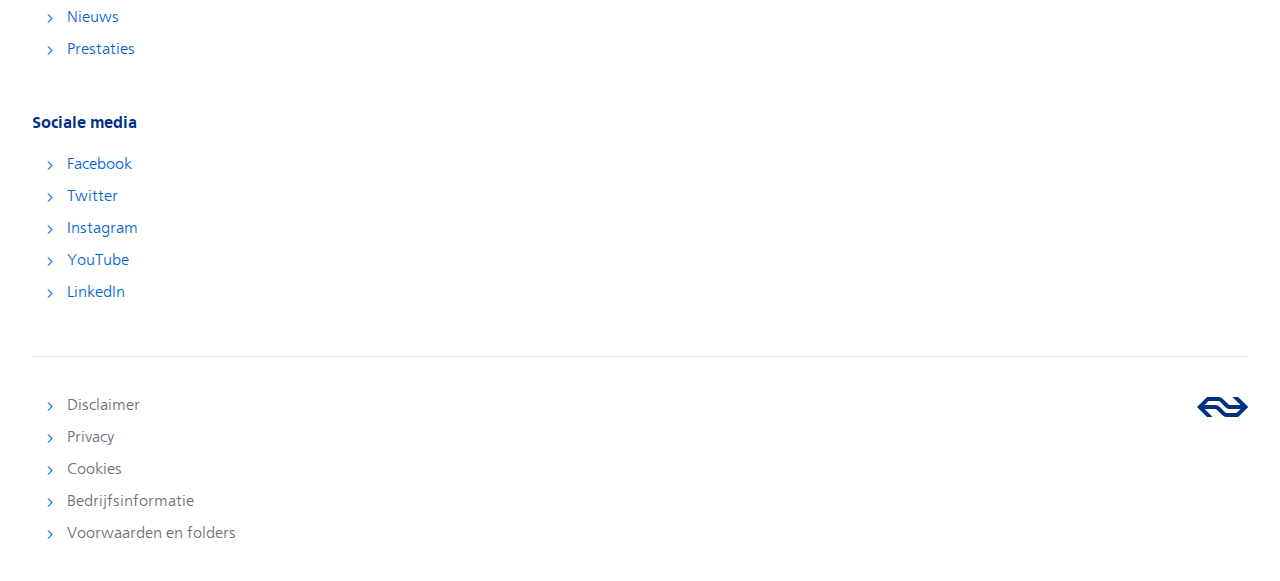
==== commit e1452dd3: "SDef" ====
--- a/index.html
+++ b/index.html
@@ -32,10 +32,19 @@
       <form class="travelAdvice" onsubmit="return false">
         <fieldset id="stations">
           <legend>Stations</legend>
-          <label for="Station-Van">Van</label>
-          <input type="text" name="Station-Van" id="Station-Van">
-          <label for="Station-Naar">Naar</label>
-          <input type="text" name="Station-Naar" id="Station-Naar">
+          <label for="Station-Van">Van
+            <input type="text" name="Station-Van" id="Station-Van" placeholder="adres, station, postcode" list="poi">
+          </label>
+          <button id="ValueSwap">⇋</button>
+          <label for="Station-Naar">Naar
+            <input type="text" name="Station-Naar" id="Station-Naar" placeholder="adres, station, postcode" list="poi">
+          </label>
+          <datalist id="poi">
+            <option value="Rotterdam Centraal">
+            <option value="Rotterdam Blaak">
+            <option value="Rotterdam Noord">
+            <option value="Rotterdam Alexander">
+          </datalist>
         </fieldset>
 
         <fieldset id="travelAdvice_VA">
@@ -44,17 +53,18 @@
           <label for="f1-VA-V" class="f1-VA-label label_Vertrek">Vertrek</label>
           <input type="radio" name="f1-VA" id="f1-VA-A" class="Aankomst" />
           <label for="f1-VA-A" class="f1-VA-label label_Aankomst">Aankomst</label>
-        </fieldset>
-
-        <fieldset id="timedate">
           <legend>Datum en tijd</legend>
           <input type="text" name="tA_datum" id="tA_datum">
           <!-- Dit is vanwege de externe JS-functie een tekstveld.-->
           <input type="time" name="" id="tA_tijd">
           <button name="todayButton" id="todayButton">Nu</button>
-        </fieldset>
-
-        <button name="options" id="options">Opties</button>
+          <button name="options" id="options">Opties</button>
+        </fieldset>
+
+        <fieldset id="timedate">
+
+
+        </fieldset>
 
         <fieldset id="opties">
           <legend>Extra reisplanner opties</legend>
--- a/css/main.css
+++ b/css/main.css
@@ -93,10 +93,6 @@
   padding: 1rem;
 }
 
-.travelAdvice input:last-of-type {
-  margin-bottom: 1rem;
-}
-
 .travelAdvice-option {
   color: var(--NS-Grijs-Inactive);
   padding-bottom: 12px;
@@ -262,7 +258,8 @@
   border-color: var(--NS-IntBlauw1);
 }
 
-#travelAdvice_VA input {
+#travelAdvice_VA input:nth-of-type(1),
+#travelAdvice_VA input:nth-of-type(2) {
   clip-path: polygon(0 0,0 0,0 0,0 0);
   width: 1px;
   height: 1rem;
@@ -278,7 +275,7 @@
 
 .f1-VA-label {
   border-bottom: 2px solid var(--NS-GrijsStreep);
-  padding-bottom: 10px;
+  padding-bottom: 7px;
   color: var(--NS-Grijs-Inactive);
   margin-right: 2px;
 }
@@ -291,6 +288,7 @@
 .Vertrek:focus+.label_Vertrek {
   border-bottom: 2px solid var(--NS-NorBlauw1);
   color: var(--NS-NorBlauw1);
+  box-shadow: 0 0 0 3px var(--NS-IntBlauw1);
 }
 
 .Aankomst:checked+.label_Aankomst {
@@ -394,6 +392,92 @@
   padding: 0 0 2px 32px;
 }
 
+#stations fieldset {
+  position: relative;
+  overflow: hidden;
+  display: grid;
+  gap: 5px;
+  margin: 3em 1.5em 1.5em;
+  padding: 0;
+  border: none;
+}
+
+/****************/
+/* VAN <-> NAAR */
+/****************/
+
+#stations label {
+  position: relative;
+  margin-bottom: .5em;
+  height: 3em;
+  display: flex;
+  align-items: center;
+  background: var(--NS-Wit);
+  border-radius: .25em;
+  font-family: NSSansB;
+  color: var(--NS-NorBlauw1);
+  padding-left: .5em;
+}
+
+#stations input {
+  position: absolute;
+  inset: 0;
+  width: calc(100% - 3.5em);
+  appearance: none;
+  border: none;
+  border-radius: inherit;
+  transition: padding-left .05s;
+}
+
+#stations input:placeholder-shown {
+  padding-left: 3.5em;
+  background-color: transparent;
+  font-weight: normal;
+}
+
+#stations input:not(:placeholder-shown) {
+  padding-left: .5em;
+  background-color: inherit;
+  color: var(--NS-NorBlauw1);
+  font-family: NSSansB;
+  width: calc(100% - .5em);
+}
+
+#stations label:focus-within {
+  z-index: 100;
+}
+
+#stations button {
+  position: absolute;
+  top: 8em;
+  right: 1em;
+  z-index: 100;
+  width: 3em;
+  height: 3em;
+  border: none;
+  border-radius: .25em;
+  background-color: transparent;
+  outline: none;
+  color: var(--NS-IntBlauw1);
+  cursor: pointer;
+}
+
+button:focus {
+  box-shadow: 0 0 0 3px var(--NS-IntBlauw1);
+}
+
+input:focus {
+  box-shadow: 0 0 0 3px var(--NS-IntBlauw1);
+}
+
+label:focus {
+  box-shadow: 0 0 0 3px var(--NS-IntBlauw1);
+}
+
+a:focus {
+  box-shadow: 0 0 0 3px var(--NS-IntBlauw1);
+}
+
 #todayButton {
   background: transparent;
   border: none;
@@ -404,14 +488,15 @@
   padding-bottom:2px;
   border-bottom: 2px solid var(--NS-GrijsStreep);
   border-radius: 0;
-  padding: 0 0 6px 32px;
+  padding: 0 0 2px 32px;
   background: transparent url(../assets/nu.svg);
   background-repeat: no-repeat;
   background-size: 32px;
   background-position: left center;
 }
 
-#timedate input {
+#tA_datum,
+#tA_tijd {
   background: transparent url(../assets/cal.svg);
   background-repeat: no-repeat;
   background-size: 32px;
@@ -421,6 +506,10 @@
   border-bottom: 2px solid var(--NS-GrijsStreep);
   border-radius: 0;
   padding-left: 2em;
+}
+
+#tA_datum {
+  width: 6em !important;
 }
 
 #tA_tijd {
@@ -498,15 +587,16 @@
   padding-bottom:2px;
   border-bottom: 2px solid var(--NS-GrijsStreep);
   border-radius: 0;
-  padding: 0 0 6px 32px;
+  padding: 0 0 2px 32px;
   background: transparent url(../assets/settings.svg);
   background-repeat: no-repeat;
   background-size: 32px;
   background-position: left center;
-}
-
-#opties {
-  display: block;
+  margin-top: 1em;
+}
+
+.showOptions {
+  display: flex !important;
 }
 
 #opties {
@@ -514,8 +604,9 @@
   border-top: 1px solid var(--NS-GrijsStreep);
   margin-top: 1rem;
   width: 100%;
-  display: flex;
+
   flex-direction: column;
+  display: none;
 }
 
 #via_label {
@@ -598,9 +689,7 @@
   margin-right: 2px;
 }
 
-.showOptions {
-  display: block !important;
-}
+
 
 footer {
   background: var(--NS-Wit);
@@ -654,4 +743,6 @@
 
 .linkSection:last-of-type ul li a{
   color: var(--NS-Grijs);
-}+}
+
+ 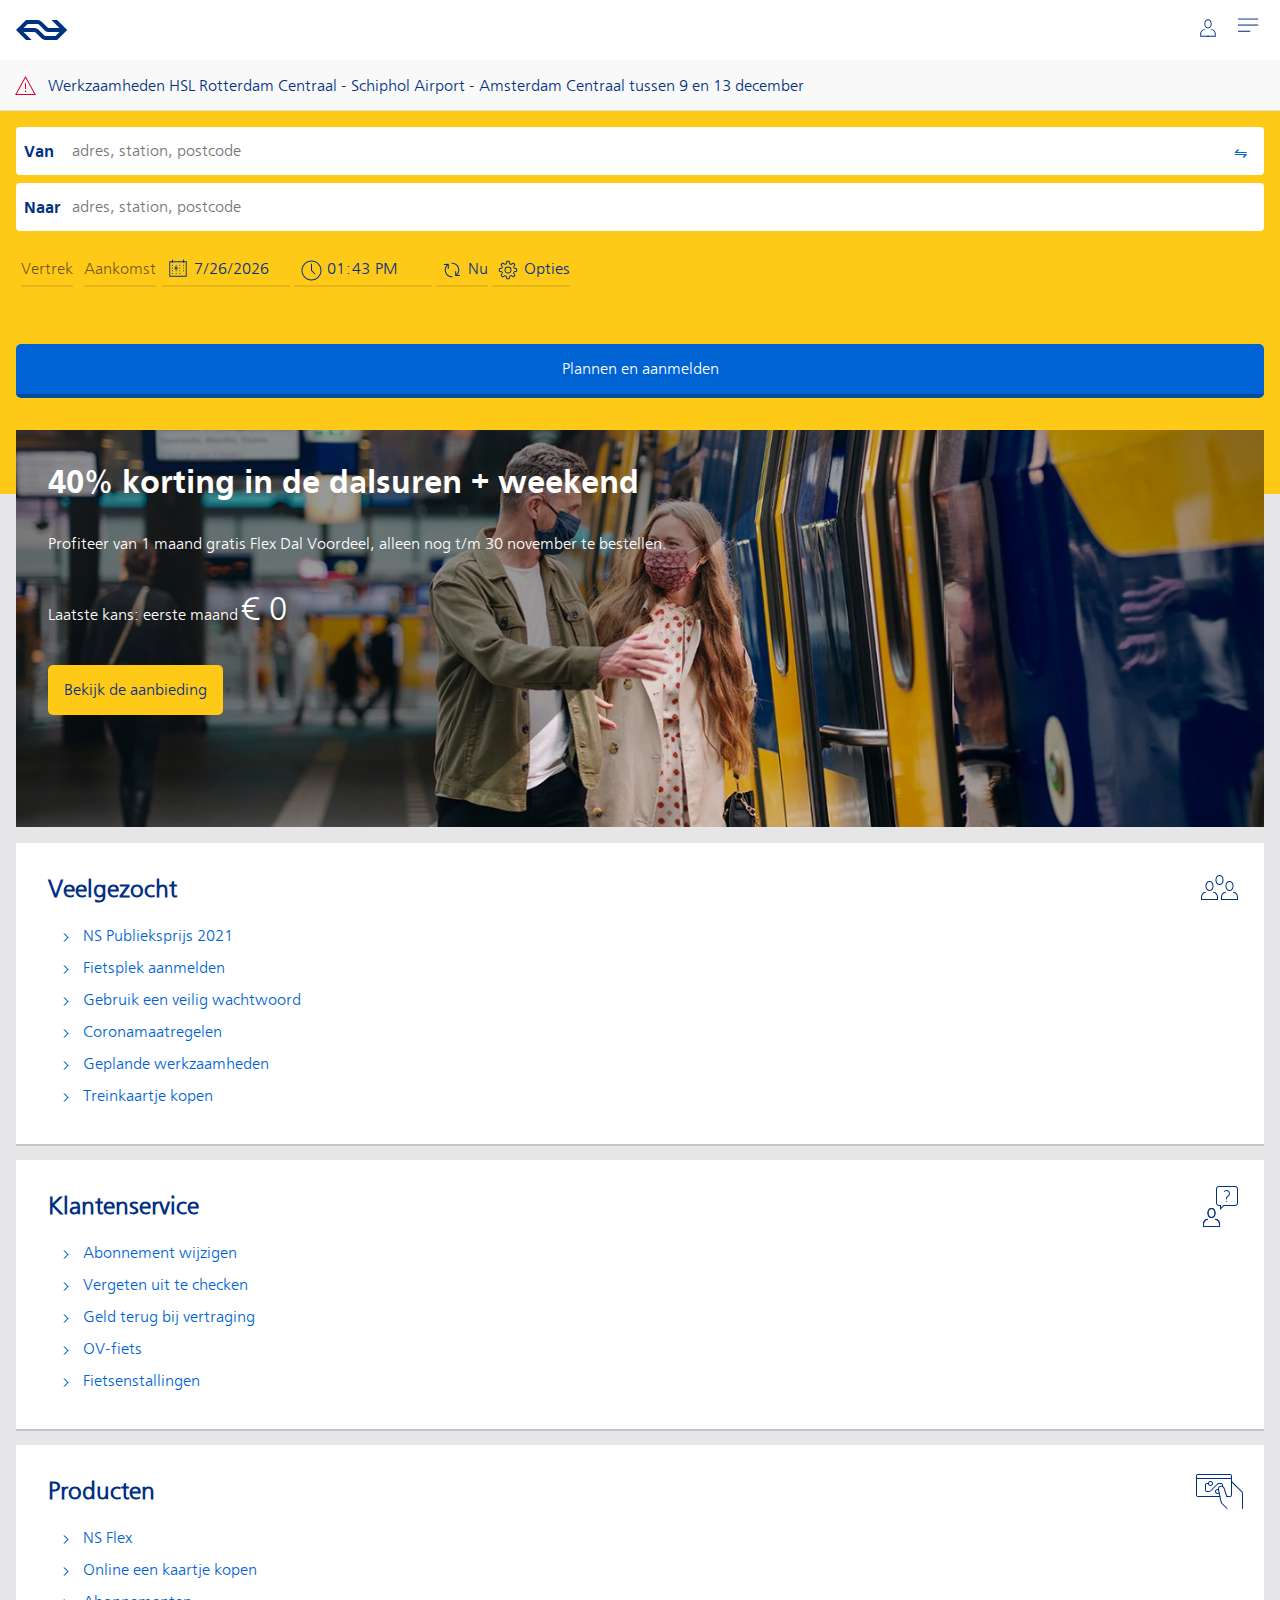
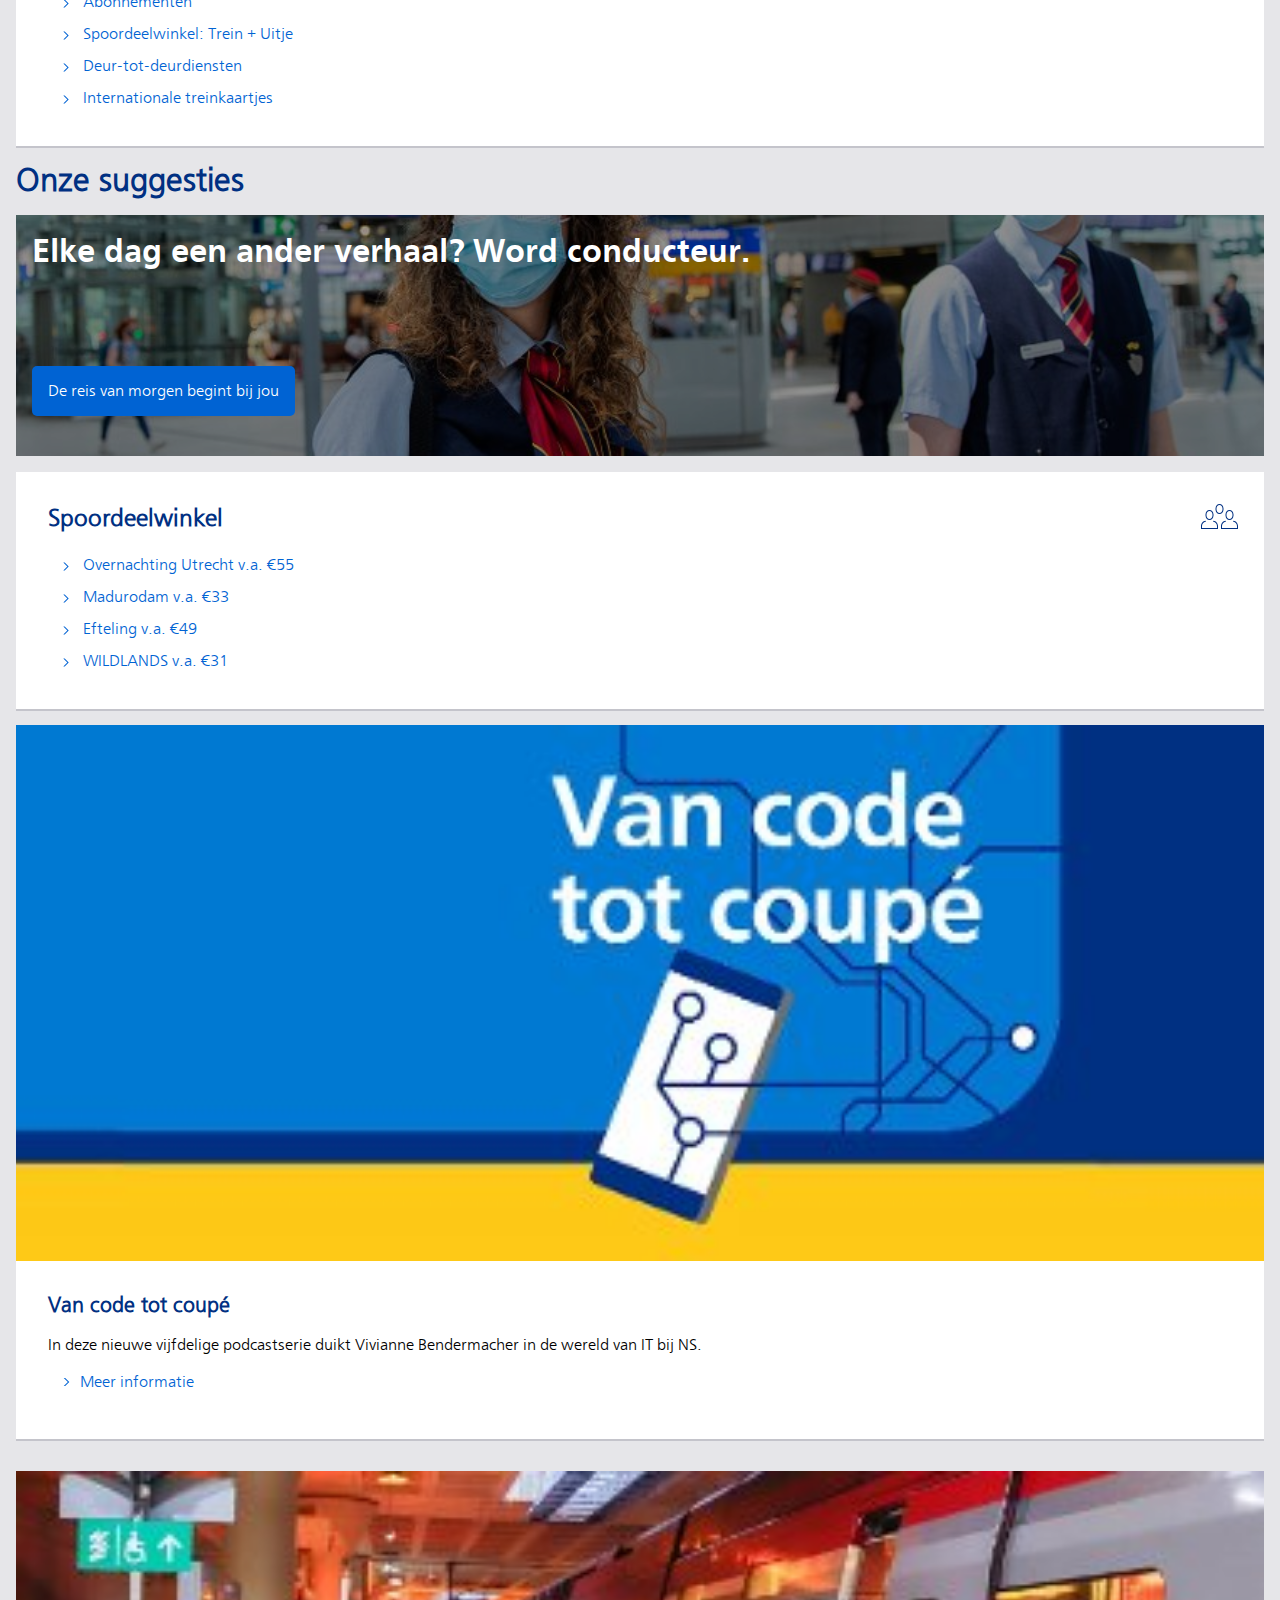
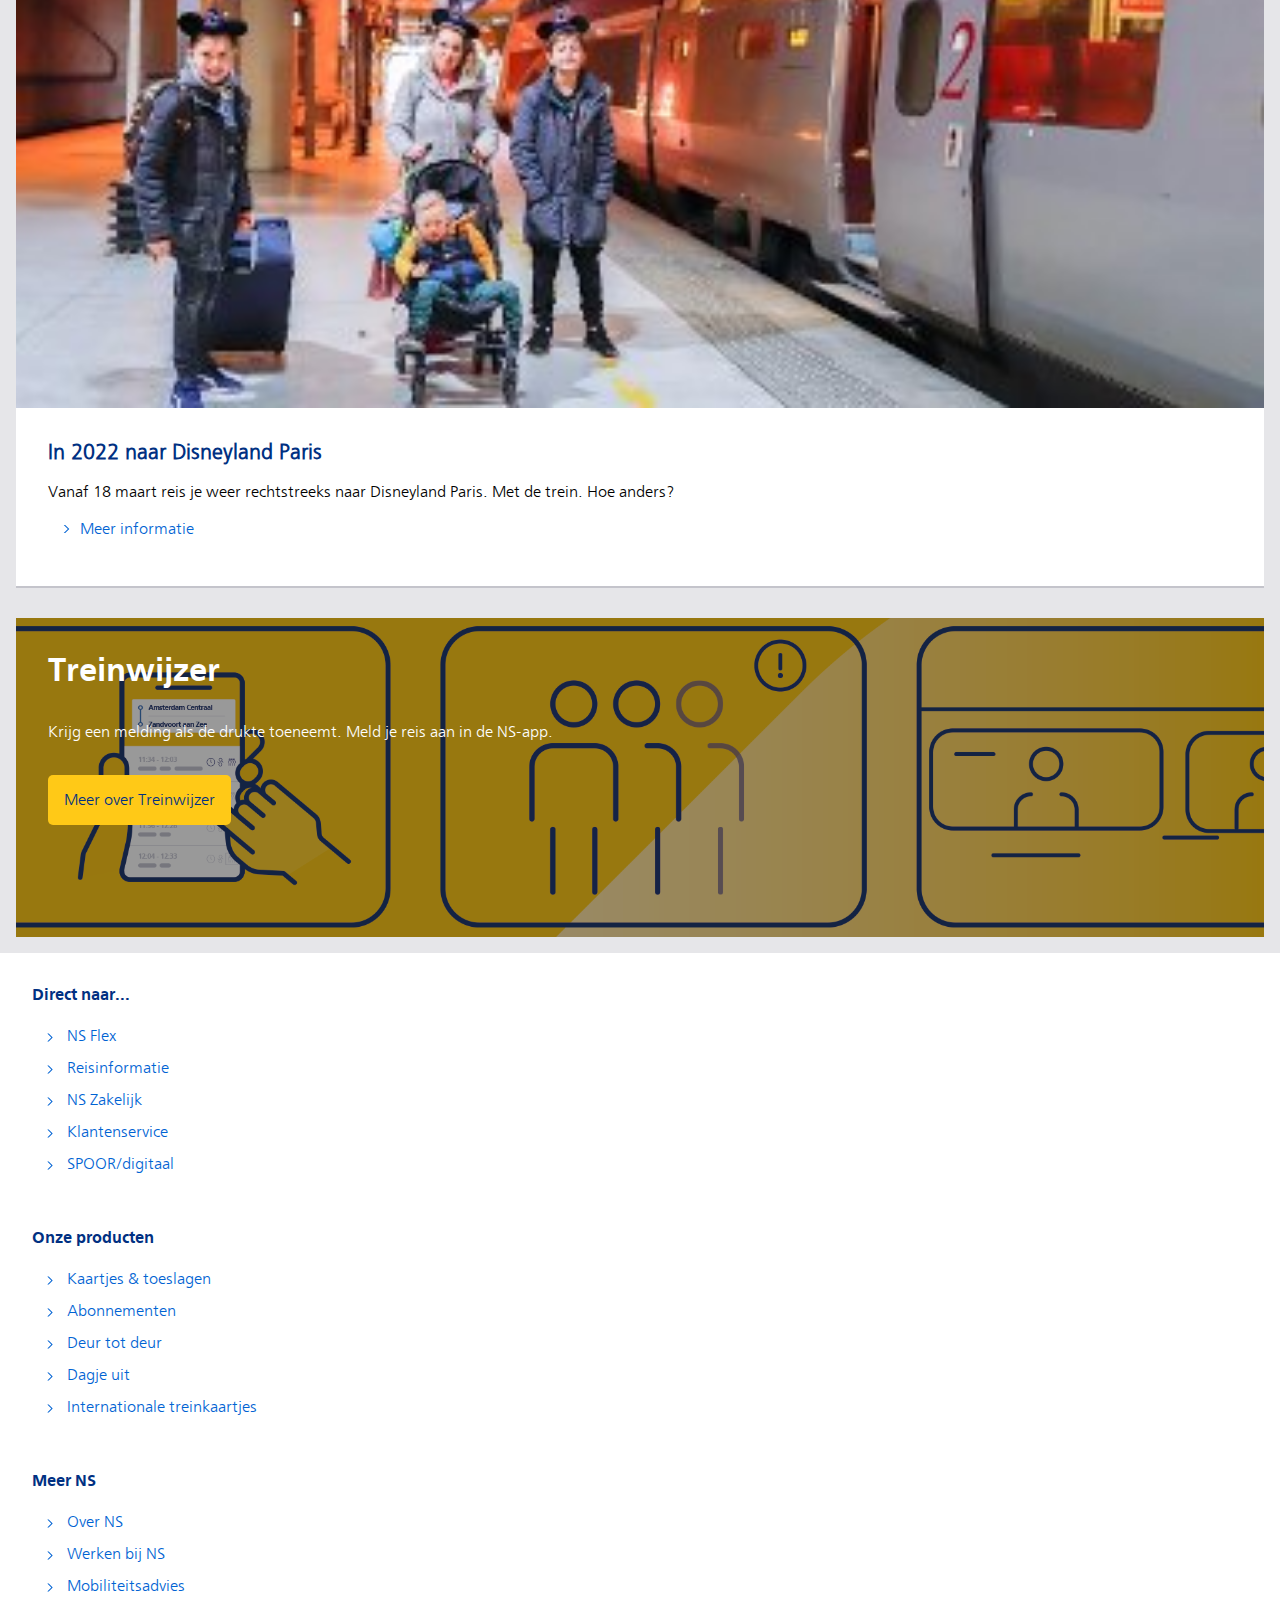
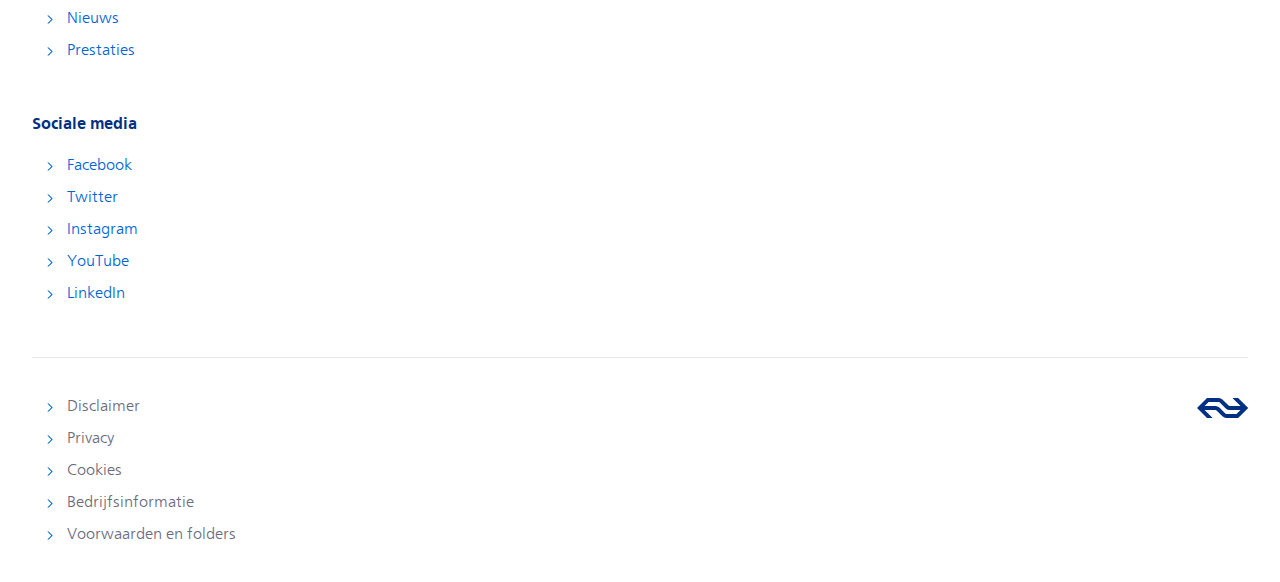
==== commit d7c8b615: "Def Commit 23 jan" ====
--- a/index.html
+++ b/index.html
@@ -121,7 +121,7 @@
       </ul>
     </section>
     <section class="linkBlock">
-      <h2 tabindex="0">Klantenservice <span><img src="./assets/cs.svg" alt="Icoon klantenservice medewerker"></span>
+      <h2 tabindex="0">Klantenservice <span><img src="./assets/CS.svg" alt="Icoon klantenservice medewerker"></span>
       </h2>
       <ul>
         <li><a href="#">Abonnement wijzigen</a></li>
--- a/css/main.css
+++ b/css/main.css
@@ -426,7 +426,7 @@
   appearance: none;
   border: none;
   border-radius: inherit;
-  transition: padding-left .05s;
+  transition: padding-left ease-in-out .1s;
 }
 
 #stations input:placeholder-shown {
